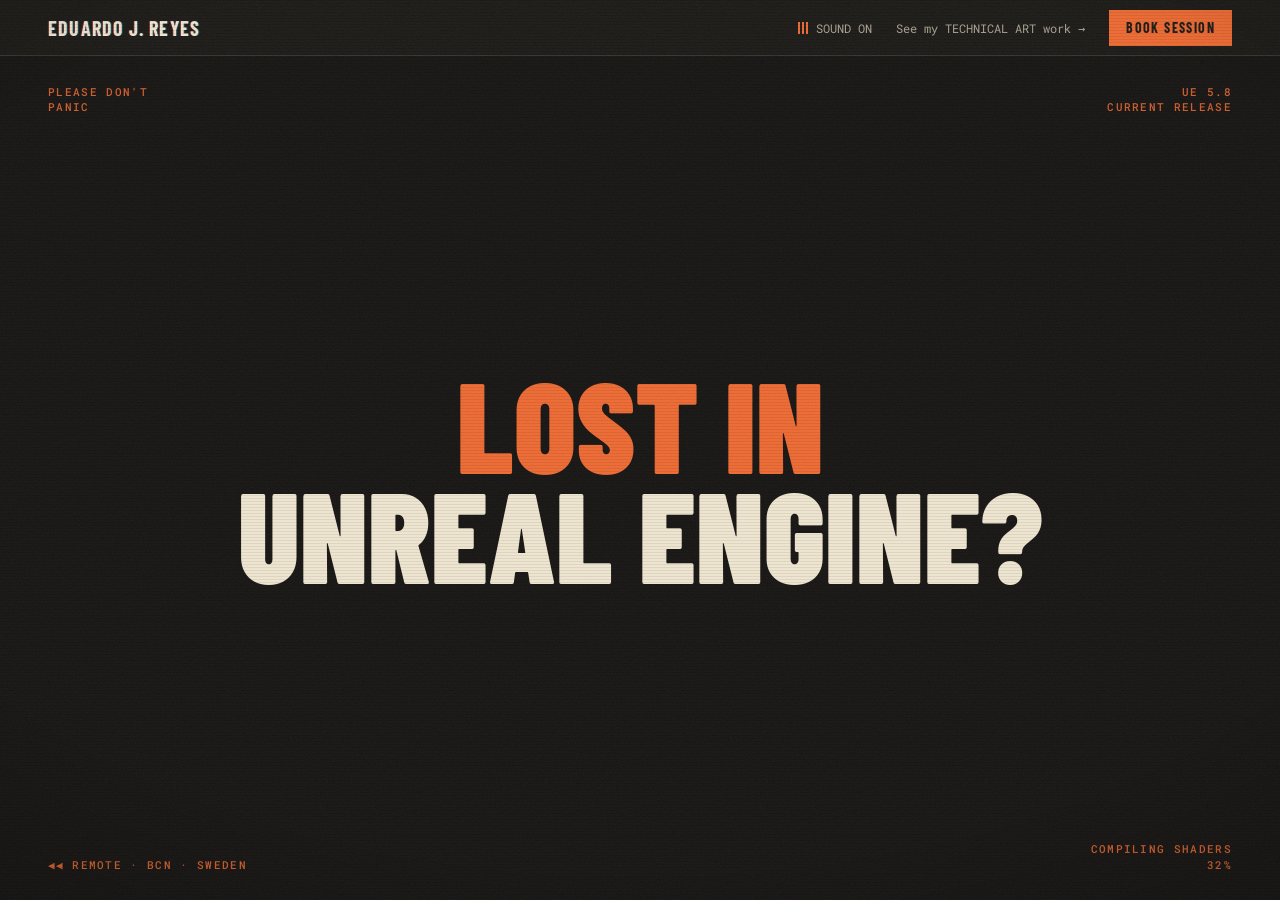
==== professor/index.html @ daabb39b "Handoff transition between sites, spam-proof wheel, reel autoplay - Tech art to teaching: shader til" ====
<!DOCTYPE html>
<html lang="en">
<head>
<script>
  (function () {
    var r = document.documentElement; r.classList.add('js');
    var seen = false, hand = false, still = matchMedia('(prefers-reduced-motion: reduce)').matches;
    try {
      // arriving from the Technical Art site: skip the intro, play the tape handoff instead
      hand = sessionStorage.getItem('ejr-handoff') === 'professor';
      if (hand) { sessionStorage.removeItem('ejr-handoff'); sessionStorage.setItem('ejr-intro', '1'); }
      seen = sessionStorage.getItem('ejr-intro') === '1';
    } catch (e) {}
    if (hand && !still) r.classList.add('handoff-in');
    if (!seen && !still) r.classList.add('intro-on');
  })();
</script>
<meta charset="utf-8">
<meta name="viewport" content="width=device-width, initial-scale=1, viewport-fit=cover">
<title>Eduardo J. Reyes · Unreal Engine Professor</title>
<meta name="description" content="Unreal Engine 5 classes, studio training and university seminars by Eduardo J. Reyes, Epic Games Authorized Instructor. Remote, Barcelona and Sweden.">
<link rel="preconnect" href="https://fonts.googleapis.com">
<link rel="stylesheet" href="https://fonts.googleapis.com/css2?family=Barlow+Condensed:wght@500;700;900&family=Inter:wght@400;500;600&family=Roboto+Mono:wght@400;500&display=swap">
<link rel="stylesheet" href="css/style.css">
</head>
<body>
<a class="skip" href="#start">Skip to content</a>
<!-- handoff between the two websites: tape bars in (leaving) or out (arriving) -->
<div class="handoff" id="handoff" aria-hidden="true"><i></i><i></i><i></i><span class="handoff-osd" id="handoffOsd">&#9654; PLAY</span></div>

<!-- ===================== TOP BAR ===================== -->
<header class="topbar">
  <a class="brand" href="#start">EDUARDO J. REYES</a>
  <div class="topbar-right">
    <button class="sound-btn" id="soundBtn" type="button" aria-pressed="true" title="Sound on/off"><span class="sound-bars" aria-hidden="true"><i></i><i></i><i></i></span><span class="sound-label">Sound on</span></button>
    <a class="ta-link" href="/">See my TECHNICAL ART work&nbsp;&#8594;</a>
    <a class="btn btn-primary btn-sm" id="topBook" href="#book">Book session</a>
  </div>
</header>

<!-- ===================== INTRO (first visit) ===================== -->
<div class="intro" id="intro" aria-hidden="true">
  <div class="intro-c tl">Please don't<br>panic</div>
  <div class="intro-c tr">UE 5.8<br>Current release</div>
  <div class="intro-c bl"><span class="rw">&#9664;&#9664;</span> Remote · BCN · Sweden</div>
  <div class="intro-c br">Compiling shaders<br><span id="introPct">0</span>%</div>
  <div class="intro-word" id="introWord"></div>
</div>

<!-- tape wipe between chapters -->
<div class="tape" id="tape" aria-hidden="true"><i></i><i></i><i></i></div>
<div class="crt" id="crt" aria-hidden="true"><i class="crt-top"></i><i class="crt-bot"></i><i class="crt-line"></i><span class="crt-osd" id="crtOsd">&#9654; PLAY</span></div>
<div class="vhs" aria-hidden="true"></div>

<!-- ===================== CHAPTERS ===================== -->
<main class="scroller" id="scroller">

  <!-- 01 START -->
  <section class="chapter ch-start" data-chapter="start" style="--steps:1" aria-label="Start">
    <div class="stage">
      <div class="hero-photos" aria-roledescription="carousel" aria-label="Eduardo teaching">
        <img class="is-on" src="assets/teach-2.jpg" alt="Eduardo helping students at their computers during a class" style="object-position:100% 50%">
        <img src="assets/teach-3.jpg" alt="Eduardo reviewing a student's project in class" style="object-position:92% 50%">
        <img src="assets/teach-4.jpg" alt="Eduardo with a training group in Barcelona" style="object-position:50% 50%">
        <img src="assets/teach-5.jpg" alt="Eduardo with a class of students on campus" style="object-position:100% 45%">
        <img src="assets/teach-1.jpg" alt="Eduardo with students at the Arts Digitals Game Jam" style="object-position:73% 50%">
        <div class="fade-r" aria-hidden="true"></div>
        <div class="fade-b" aria-hidden="true"></div>
      </div>
      <div class="hero-text">
        <h1 class="hero-title ca">
          <span class="ln"><span>Lost in Unreal Engine?</span></span>
          <span class="ln s"><span>Me too, once.</span></span>
          <span class="ln o"><span>Let's fix that.</span></span>
        </h1>
        <p class="hero-bio rise">Hello! I teach Unreal Engine 5 to students, studio teams and university programmes, from private classes to seminars across Europe. <strong>5 years in Unreal, more than 400 graduated students.</strong></p>
        <div class="audience rise">
          <a href="#formats-private">Learning UE5? &#8594;</a>
          <a href="#book-studio">Training a team? &#8594;</a>
          <a href="#book-uni">Running a programme? &#8594;</a>
        </div>
        <div class="cta-row rise">
          <a class="btn btn-primary" href="#book">Book a free first class</a>
          <a class="btn btn-ghost" href="#formats-private">How it works &#8594;</a>
        </div>
        <div class="proof rise">
          <img class="badge" src="assets/badge-white.png" alt="Unreal Engine Authorized Instructor" width="60" height="48">
          <p><span>UE Authorized Instructor</span><b>/</b><span>400+ students</span><b>/</b><span>Trained teams at Scopely</span><b>/</b><span>Currently teaching at La Salle URL</span></p>
        </div>
      </div>
    </div>
    <div class="snaps"><i id="start"></i></div>
  </section>

  <!-- 02 FORMATS -->
  <section class="chapter ch-split ch-formats" data-chapter="formats" style="--steps:3" aria-labelledby="formats-t">
    <div class="stage">
      <div class="left">
        <div class="backdrop" aria-hidden="true"><img src="assets/teach-3.jpg" alt=""></div>
        <h2 class="sec-title ca" id="formats-t">Pick how you<br>want to <em>learn</em></h2>
        <p class="lede">Same engine, same direct approach. Only the size of the room changes.</p>
        <div class="pick-list" role="list">
          <a class="pick" role="listitem" href="#formats-private" data-item="0"><span class="tag">1:1</span><span class="pick-body"><span class="pick-name">Private classes</span><span class="pick-line">For students, career changers and artists</span></span><span class="chev" aria-hidden="true">&#8250;</span></a>
          <a class="pick" role="listitem" href="#formats-studio" data-item="1"><span class="tag">Teams</span><span class="pick-body"><span class="pick-name">Studio training</span><span class="pick-line">Official Unreal training for studio teams</span></span><span class="chev" aria-hidden="true">&#8250;</span></a>
          <a class="pick" role="listitem" href="#formats-seminars" data-item="2"><span class="tag">2h</span><span class="pick-body"><span class="pick-name">Seminars</span><span class="pick-line">For masters and degree programmes</span></span><span class="chev" aria-hidden="true">&#8250;</span></a>
        </div>
      </div>
      <div class="right grid-panel">
        <article class="panel" data-panel="0">
          <h3 class="panel-title ca rise">Private classes</h3>
          <p class="panel-text rise">Online. For people who want to stop copying tutorials and understand what they are building.</p>
          <div class="steps rise">
            <div class="step"><span class="n">01</span><h4>Diagnostic</h4><p>A free first session. We look at what you already know, what you want to make and how much time you have. You leave with a plan for the next weeks.</p></div>
            <div class="step"><span class="n">02</span><h4>Real project</h4><p>You pick something you actually want to build: a level, a tool, a portfolio piece. Every class moves it forward, and theory shows up when the project needs it.</p></div>
            <div class="step"><span class="n">03</span><h4>Feedback</h4><p>Direct, specific feedback in every class and between classes. Send me what you made and I'll tell you what works and what to fix next.</p></div>
          </div>
          <div class="panel-foot rise"><span class="price">Rate: ask me</span><a class="btn btn-primary" href="#book">Book a free class &#8594;</a></div>
        </article>
        <article class="panel" data-panel="1">
          <h3 class="panel-title ca rise">Studio training</h3>
          <p class="panel-text rise">Official Unreal training through Epic Games' Unreal Authorized Instructor programme, planned around your project. On site or remote. Trained teams at Scopely.</p>
          <div class="steps rise">
            <div class="step"><span class="n">01</span><h4>Your needs</h4><p>We start from your project: what the team is building, where it gets stuck and what each role needs to learn.</p></div>
            <div class="step"><span class="n">02</span><h4>Custom plan</h4><p>I build the training plan around that: which topics, in what order and how deep for artists, designers and programmers.</p></div>
            <div class="step"><span class="n">03</span><h4>Whole team</h4><p>I train the whole team in whatever the project needs, from editor basics to materials, PCG, lighting, Blueprints or optimisation.</p></div>
          </div>
          <div class="panel-foot rise"><span class="price">Quote: ask me</span><a class="btn btn-primary" href="#book-studio">Request training &#8594;</a></div>
        </article>
        <article class="panel" data-panel="2">
          <h3 class="panel-title ca rise">Seminars</h3>
          <p class="panel-text rise">Two-hour sessions for masters and degree programmes, built on real production examples instead of slides about slides.</p>
          <div class="steps rise">
            <div class="step"><span class="n">01</span><h4>Showreel &amp; portfolio</h4><p>How to turn your work into a reel, a website and articles that get you hired. Live feedback on students' work, and by email afterwards.</p></div>
            <div class="step"><span class="n">02</span><h4>Technical Art with UE5</h4><p>Material optimisation tricks and PCG solutions, shown on real production examples.</p></div>
            <div class="step"><span class="n">03</span><h4>Houdini tools with Claude</h4><p>Building your own Houdini tools with AI to speed up a pipeline, from the idea to a working tool.</p></div>
          </div>
          <div class="panel-foot rise"><span class="price">Fee: ask me</span><a class="btn btn-primary" href="#book-uni">Invite me &#8594;</a></div>
        </article>
      </div>
    </div>
    <div class="snaps"><i id="formats-private"></i><i id="formats-studio"></i><i id="formats-seminars"></i></div>
  </section>

  <!-- 03 CURRICULUM -->
  <section class="chapter ch-split ch-curriculum" data-chapter="curriculum" style="--steps:9" aria-labelledby="cur-t">
    <div class="stage">
      <div class="left">
        <div class="backdrop band" aria-hidden="true"><img src="assets/teach-1.jpg" alt=""></div>
        <h2 class="sec-title ca" id="cur-t">What we <em>cover</em></h2>
        <div class="tiles" role="list">
          <a class="tile" role="listitem" href="#module-blueprints" data-item="0"><span class="tile-img" aria-hidden="true"></span><span class="tile-id">MOD_01</span><span class="tile-name">Blueprints</span><span class="tile-lv">Beginner</span></a>
          <a class="tile" role="listitem" href="#module-materials" data-item="1"><span class="tile-img" aria-hidden="true"></span><span class="tile-id">MOD_02</span><span class="tile-name">Materials &amp; HLSL</span><span class="tile-lv">Intermediate</span></a>
          <a class="tile" role="listitem" href="#module-pcg" data-item="2"><span class="tile-img" aria-hidden="true"></span><span class="tile-id">MOD_03</span><span class="tile-name">PCG</span><span class="tile-lv">Advanced</span></a>
          <a class="tile" role="listitem" href="#module-optimization" data-item="3"><span class="tile-img" aria-hidden="true"></span><span class="tile-id">MOD_04</span><span class="tile-name">Optimization</span><span class="tile-lv">Intermediate</span></a>
          <a class="tile" role="listitem" href="#module-procedural" data-item="4"><span class="tile-img" aria-hidden="true"></span><span class="tile-id">MOD_05</span><span class="tile-name">Procedural Modeling</span><span class="tile-lv">Advanced</span></a>
          <a class="tile" role="listitem" href="#module-unity" data-item="5"><span class="tile-img" aria-hidden="true"></span><span class="tile-id">MOD_06</span><span class="tile-name">Development in Unity</span><span class="tile-lv">Beginner</span></a>
          <a class="tile" role="listitem" href="#module-pipeline" data-item="6"><span class="tile-img" aria-hidden="true"></span><span class="tile-id">MOD_07</span><span class="tile-name">Pipeline tools</span><span class="tile-lv">Advanced</span></a>
          <a class="tile" role="listitem" href="#module-gamedesign" data-item="7"><span class="tile-img" aria-hidden="true"></span><span class="tile-id">MOD_08</span><span class="tile-name">Game Design</span><span class="tile-lv">Beginner</span></a>
          <a class="tile" role="listitem" href="#module-leveldesign" data-item="8"><span class="tile-img" aria-hidden="true"></span><span class="tile-id">MOD_09</span><span class="tile-name">Level Design</span><span class="tile-lv">Beginner</span></a>
        </div>
      </div>
      <div class="right grid-panel">
        <article class="panel" data-panel="0"><h3 class="panel-title ca rise">Blueprints</h3><div class="chips rise"><span class="lv">Beginner</span><span>Gameplay</span></div>
          <dl class="mod rise"><dt>Who it's for</dt><dd>Artists and designers who have never coded, or coders who are new to Unreal.</dd><dt>What it's for</dt><dd>Making things happen in a level: doors, pickups, UI, simple enemies and game rules.</dd><dt>What you walk away with</dt><dd>A small playable prototype you built alone, with logic you can still read a month later.</dd></dl></article>
        <article class="panel" data-panel="1"><h3 class="panel-title ca rise">Materials &amp; HLSL</h3><div class="chips rise"><span class="lv">Intermediate</span><span>Tech Art</span></div>
          <dl class="mod rise"><dt>Who it's for</dt><dd>Artists who already use Unreal and want materials that look better and run faster.</dd><dt>What it's for</dt><dd>Every surface in the game: landscapes, props, VFX and stylised shading.</dd><dt>What you walk away with</dt><dd>A set of reusable master materials and the habit of checking what each one costs.</dd></dl></article>
        <article class="panel" data-panel="2"><h3 class="panel-title ca rise">PCG</h3><div class="chips rise"><span class="lv">Advanced</span><span>Environments</span></div>
          <dl class="mod rise"><dt>Who it's for</dt><dd>Environment and tech artists who are tired of placing every rock by hand.</dd><dt>What it's for</dt><dd>Filling worlds with rules instead of clicks: forests, towns, scattering and paths.</dd><dt>What you walk away with</dt><dd>A PCG graph that dresses a level for you, with controls you can hand to a team.</dd></dl></article>
        <article class="panel" data-panel="3"><h3 class="panel-title ca rise">Optimization</h3><div class="chips rise"><span class="lv">Intermediate</span><span>Performance</span></div>
          <dl class="mod rise"><dt>Who it's for</dt><dd>Anyone whose project runs fine on their own PC and nowhere else.</dd><dt>What it's for</dt><dd>Hitting a frame rate on real hardware with Nanite, Lumen, LODs and the profiler.</dd><dt>What you walk away with</dt><dd>You can profile a scene, find what is slow and fix it instead of guessing.</dd></dl></article>
        <article class="panel" data-panel="4"><h3 class="panel-title ca rise">Procedural Modeling</h3><div class="chips rise"><span class="lv">Advanced</span><span>Houdini</span></div>
          <dl class="mod rise"><dt>Who it's for</dt><dd>3D and tech artists curious about Houdini. No previous Houdini needed.</dd><dt>What it's for</dt><dd>Generating assets, terrain and destruction from parameters instead of modeling each one.</dd><dt>What you walk away with</dt><dd>A procedural asset or terrain tool in Unreal that you can change in seconds.</dd></dl></article>
        <article class="panel" data-panel="5"><h3 class="panel-title ca rise">Development in Unity</h3><div class="chips rise"><span class="lv">Beginner</span><span>Unity</span></div>
          <dl class="mod rise"><dt>Who it's for</dt><dd>Beginners and small indie or student teams working in Unity.</dd><dt>What it's for</dt><dd>C# gameplay scripting, scene structure and keeping a project from turning into chaos.</dd><dt>What you walk away with</dt><dd>A small finished Unity project with a structure your team can keep building on.</dd></dl></article>
        <article class="panel" data-panel="6"><h3 class="panel-title ca rise">Pipeline tools</h3><div class="chips rise"><span class="lv">Advanced</span><span>Python</span></div>
          <dl class="mod rise"><dt>Who it's for</dt><dd>Tech artists and artists who repeat the same steps every day.</dd><dt>What it's for</dt><dd>Python and Houdini tools that automate exports, naming, setup and other boring parts.</dd><dt>What you walk away with</dt><dd>At least one tool your team actually uses, and the know-how to write the next one.</dd></dl></article>
        <article class="panel" data-panel="7"><h3 class="panel-title ca rise">Game Design</h3><div class="chips rise"><span class="lv">Beginner</span><span>Design</span></div>
          <dl class="mod rise"><dt>Who it's for</dt><dd>Students and developers with ideas who struggle to turn them into a game.</dd><dt>What it's for</dt><dd>Core loops, mechanics, systems thinking and the documents that keep a team aligned.</dd><dt>What you walk away with</dt><dd>A clear design document and a prototype that tests whether the idea is fun.</dd></dl></article>
        <article class="panel" data-panel="8"><h3 class="panel-title ca rise">Level Design</h3><div class="chips rise"><span class="lv">Beginner</span><span>Design</span></div>
          <dl class="mod rise"><dt>Who it's for</dt><dd>Beginners and designers who want levels that guide the player without signs everywhere.</dd><dt>What it's for</dt><dd>Spatial flow, pacing and blockout methodology, from greybox to playable.</dd><dt>What you walk away with</dt><dd>A blocked-out, playtested level and a method you can repeat on the next one.</dd></dl></article>
        <a class="btn btn-primary panel-cta" href="#book">Ask about this module &#8594;</a>
      </div>
    </div>
    <div class="snaps"><i id="module-blueprints"></i><i id="module-materials"></i><i id="module-pcg"></i><i id="module-optimization"></i><i id="module-procedural"></i><i id="module-unity"></i><i id="module-pipeline"></i><i id="module-gamedesign"></i><i id="module-leveldesign"></i></div>
  </section>

  <!-- 04 STUDENTS -->
  <section class="chapter ch-students" data-chapter="students" style="--steps:1" aria-labelledby="stu-t">
    <div class="stage">
      <div class="work" aria-roledescription="carousel" aria-label="Student work">
        <div class="work-slide is-on" data-who="Clara Molina" data-what="Corridor"><img src="assets/student-clara-molina-corridor-1.jpg" alt="Corridor scene by Clara Molina, made in Unreal Engine 5" ></div>
        <div class="work-slide" data-who="Idaira Peña" data-what="Landscape"><img src="assets/student-idaira-pena-landscape.jpg" alt="Landscape scene by Idaira Peña, made in Unreal Engine 5" ></div>
        <div class="work-slide" data-who="Luna Ghiso" data-what="Corridor"><img src="assets/student-luna-ghiso-corridor.jpg" alt="Corridor scene by Luna Ghiso, made in Unreal Engine 5" loading="lazy"></div>
        <div class="work-slide" data-who="Roberto Berberia" data-what="Landscape"><img src="assets/student-roberto-berberia-landscape.jpg" alt="Landscape scene by Roberto Berberia, made in Unreal Engine 5" loading="lazy"></div>
        <div class="work-slide" data-who="Jaime Vildósola" data-what="Corridor"><img src="assets/student-jaime-vildosola-corridor.jpg" alt="Corridor scene by Jaime Vildósola, made in Unreal Engine 5" loading="lazy"></div>
        <div class="work-slide" data-who="Martina Díaz" data-what="Landscape"><img src="assets/student-martina-diaz-landscape.jpg" alt="Landscape scene by Martina Díaz, made in Unreal Engine 5" loading="lazy"></div>
        <div class="work-slide" data-who="Emma Marín" data-what="Corridor"><img src="assets/student-emma-marin-corridor.jpg" alt="Corridor scene by Emma Marín, made in Unreal Engine 5" loading="lazy"></div>
        <div class="work-slide" data-who="Mar Coquard" data-what="Landscape"><img src="assets/student-mar-coquard-landscape.jpg" alt="Landscape scene by Mar Coquard, made in Unreal Engine 5" loading="lazy"></div>
        <div class="work-slide" data-who="Clara Molina" data-what="Corridor"><img src="assets/student-clara-molina-corridor-2.jpg" alt="Corridor scene by Clara Molina, made in Unreal Engine 5" loading="lazy"></div>
        <div class="work-slide" data-who="Judith Duque" data-what="Corridor"><img src="assets/student-judith-duque-corridor.jpg" alt="Corridor scene by Judith Duque, made in Unreal Engine 5" loading="lazy"></div>
        <div class="work-slide" data-who="Clara Molina" data-what="Corridor"><img src="assets/student-clara-molina-corridor-3.jpg" alt="Corridor scene by Clara Molina, made in Unreal Engine 5" loading="lazy"></div>
        <div class="fade-t" aria-hidden="true"></div><div class="fade-b" aria-hidden="true"></div>
      </div>
      <h2 class="sec-title ca stu-title" id="stu-t">Made by <em>my students</em></h2>
      <div class="dots" id="workDots"></div>
      <p class="work-cap" id="workCap" aria-live="polite">Made by <span id="workWho">Clara Molina</span></p>
      <figure class="review" aria-roledescription="carousel" aria-label="What students say">
        <div class="review-body" id="reviewBody">
          <blockquote id="rvQ" lang="en">"What I value most about his teaching is the quality of his feedback. He genuinely wants his students to grow and do their best. Even when we ask him for feedback on our personal projects, he is always happy to help."</blockquote>
        </div>
        <div class="review-row">
          <span class="avatar" aria-hidden="true"><svg viewBox="0 0 56 56" aria-hidden="true"><circle cx="28" cy="28" r="28" fill="#4a4641"/><circle cx="28" cy="22" r="10" fill="#8f8a82"/><path d="M9 49c3-10 10-14 19-14s16 4 19 14a28 28 0 0 1-38 0z" fill="#8f8a82"/></svg></span>
          <figcaption><span class="who" id="rvWho">Naji Swabri</span><span class="role" id="rvRole">Animation &amp; VFX Student</span><a class="now" id="rvNow" href="https://www.linkedin.com/in/naji-swabri-274b98386/" target="_blank" rel="noopener">LinkedIn &#8599;</a></figcaption>
          <div class="review-nav"><span class="rv-count" id="rvCount">1 / 17</span><button type="button" id="rvPrev" aria-label="Previous review">&#8249;</button><button type="button" id="rvNext" aria-label="Next review">&#8250;</button></div>
        </div>
      </figure>
    </div>
    <div class="snaps"><i id="students"></i></div>
  </section>

  <!-- 05 FAQ -->
  <section class="chapter ch-split ch-faq" data-chapter="faq" style="--steps:6" aria-labelledby="faq-t">
    <div class="stage">
      <div class="left">
        <div class="backdrop" aria-hidden="true"><img src="assets/teach-2.jpg" alt=""></div>
        <h2 class="sec-title ca" id="faq-t"><em>F.A.Q.</em></h2>
        <div class="q-list" role="list">
          <a class="q" role="listitem" href="#faq-where" data-item="0"><span>Online or in person?</span><i aria-hidden="true"></i></a>
          <a class="q" role="listitem" href="#faq-languages" data-item="1"><span>Which languages?</span><i aria-hidden="true"></i></a>
          <a class="q" role="listitem" href="#faq-beginners" data-item="2"><span>I've never opened Unreal. Problem?</span><i aria-hidden="true"></i></a>
          <a class="q" role="listitem" href="#faq-version" data-item="3"><span>Which version do you teach?</span><i aria-hidden="true"></i></a>
          <a class="q" role="listitem" href="#faq-pc" data-item="4"><span>Do I need a powerful PC?</span><i aria-hidden="true"></i></a>
          <a class="q" role="listitem" href="#faq-cost" data-item="5"><span>How much does it cost?</span><i aria-hidden="true"></i></a>
        </div>
      </div>
      <div class="right grid-panel">
        <span class="label">Answer</span>
        <article class="panel" data-panel="0"><h3 class="panel-title ca rise">Online or in person?</h3><p class="panel-text rise">Both. Private classes run remotely or in person in Barcelona and Sweden. Studio training can be on site or remote, and I give seminars at universities all around Europe.</p></article>
        <article class="panel" data-panel="1"><h3 class="panel-title ca rise">Which languages?</h3><p class="panel-text rise">Spanish, English and Catalan.</p></article>
        <article class="panel" data-panel="2"><h3 class="panel-title ca rise">I've never opened Unreal. Problem?</h3><p class="panel-text rise">No. Complete beginners are welcome. We start from the editor itself and build up from there. The depth adjusts to you; the approach doesn't.</p></article>
        <article class="panel" data-panel="3"><h3 class="panel-title ca rise">Which version do you teach?</h3><p class="panel-text rise">Unreal Engine 5.8, the current release. If your team is locked to an older version, we work in that one.</p></article>
        <article class="panel" data-panel="4"><h3 class="panel-title ca rise">Do I need a powerful PC?</h3><p class="panel-text rise">This is Epic's recommended setup for Unreal Engine 5.8. Below that, Unreal still opens, just slower. Send me your specs before the first class and we'll plan around them.</p>
          <dl class="specs rise"><dt>OS</dt><dd>Windows 11</dd><dt>CPU</dt><dd>Quad-core Intel or AMD, 2.5 GHz or faster</dd><dt>RAM</dt><dd>32 GB</dd><dt>GPU</dt><dd>DirectX 12 compatible, 8 GB VRAM or more</dd><dt>Lumen / Nanite</dt><dd>NVIDIA RTX 2000, AMD RX 6000, Intel Arc A-Series or newer</dd></dl></article>
        <article class="panel" data-panel="5"><h3 class="panel-title ca rise">How much does it cost?</h3><p class="panel-text rise">It depends on the format and the number of hours. Write to me and I'll give you a straight number. The first class is free either way.</p></article>
        <div class="panel-foot"><span class="muted">Still unsure? Ask me directly.</span><a class="btn btn-primary" href="#book">Book a free first class &#8594;</a></div>
      </div>
    </div>
    <div class="snaps"><i id="faq-where"></i><i id="faq-languages"></i><i id="faq-beginners"></i><i id="faq-version"></i><i id="faq-pc"></i><i id="faq-cost"></i></div>
  </section>
</main>

<!-- ===================== CHAPTER BAR ===================== -->
<nav class="chapters" id="chapters" aria-label="Chapters">
  <a href="#start" data-ch="start"><span class="num">01</span><span class="lbl">Start</span><span class="ticks"></span></a>
  <a href="#formats-private" data-ch="formats"><span class="num">02</span><span class="lbl">Formats</span><span class="ticks"></span></a>
  <a href="#module-blueprints" data-ch="curriculum"><span class="num">03</span><span class="lbl">Curriculum</span><span class="ticks"></span></a>
  <a href="#students" data-ch="students"><span class="num">04</span><span class="lbl">Students</span><span class="ticks"></span></a>
  <a href="#faq-where" data-ch="faq"><span class="num">05</span><span class="lbl">FAQ</span><span class="ticks"></span></a>
</nav>

<!-- ===================== BOOKING (overlay, three audiences) ===================== -->
<div class="book" id="book" role="dialog" aria-modal="true" aria-labelledby="bookTitle" hidden>
  <div class="book-left">
    <div class="backdrop" aria-hidden="true"><img id="bookImg" src="assets/render-01.jpg" alt=""></div>
    <button type="button" class="back" id="bookClose">&#8592; Back</button>
    <h2 class="book-title ca" id="bookTitle" tabindex="-1"></h2>
    <p class="book-text" id="bookText"></p>
    <div class="book-switch" id="bookSwitch"></div>
  </div>
  <div class="book-right grid-panel">
    <a class="big-btn btn-primary" id="bookCal" href="https://calendar.google.com/" target="_blank" rel="noopener"><span><span class="t" id="bookCalT">Schedule a meeting</span><span class="s">Opens my Google Calendar booking page</span></span><i aria-hidden="true">&#8594;</i></a>
    <a class="big-btn btn-ghost" id="bookMail" href="mailto:eduardoj.reyes@hotmail.com"><span><span class="t">Send a message directly</span><span class="s">eduardoj.reyes@hotmail.com</span></span><i aria-hidden="true">&#8594;</i></a>
  </div>
</div>

<script src="js/main.js"></script>
</body>
</html>
---- professor/css/style.css ----
/* =========================================================
   Eduardo J. Reyes · Unreal Engine Professor
   Palette: dark retro (VHS poster) + Unreal editor grid
   ========================================================= */
:root {
  --bg: #1f1d1a;
  --ink: #1a1816;
  --surface: #282622;
  --surface2: #302d28;
  --orange: #ec6a34;
  --cream: #ede4cf;
  --muted: #a8a08f;      /* 6.5:1 on --bg */
  --sage: #c8d4c0;
  --dim: #6b6960;        /* decorative only */
  --rule: rgba(237,228,207,.12);
  --display: 'Barlow Condensed', 'Arial Narrow', sans-serif;
  --mono: 'Roboto Mono', ui-monospace, monospace;
  --body: 'Inter', system-ui, sans-serif;
  --ca: -1px 0 rgba(255,46,46,.32), 1px 0 rgba(0,214,255,.28);
  --top-h: 56px;
  --bar-h: 76px;
  --stage-h: calc(100dvh - var(--top-h) - var(--bar-h));
  --ease: cubic-bezier(.16,.84,.24,1);
  --grid:
    linear-gradient(rgba(237,228,207,.09) 1px, transparent 1px),
    linear-gradient(90deg, rgba(237,228,207,.09) 1px, transparent 1px),
    linear-gradient(rgba(237,228,207,.035) 1px, transparent 1px),
    linear-gradient(90deg, rgba(237,228,207,.035) 1px, transparent 1px);
  color-scheme: dark;
}
*, *::before, *::after { box-sizing: border-box; }
html, body { margin: 0; height: 100%; }
body { background: var(--bg); color: var(--cream); font: 16px/1.55 var(--body); -webkit-font-smoothing: antialiased; overflow: hidden; }
a { color: inherit; }
img { display: block; }
:focus-visible { outline: 2px solid var(--sage); outline-offset: 3px; }
.skip { position: fixed; left: 12px; top: -60px; z-index: 200; background: var(--sage); color: var(--bg); padding: 10px 14px; font: 500 12px var(--mono); text-decoration: none; }
.skip:focus { top: 12px; }
.ca { text-shadow: var(--ca); }
em { font-style: normal; color: var(--orange); }

/* ---------- buttons ---------- */
.btn { display: inline-flex; align-items: center; justify-content: center; min-height: 48px; padding: 0 24px; font: 700 16px/1 var(--display); letter-spacing: .1em; text-transform: uppercase; text-decoration: none; border: 1px solid transparent; cursor: pointer; transition: background .2s, color .2s, border-color .2s; }
.btn-primary { background: var(--orange); color: var(--bg); }
.btn-primary:hover { background: #f27d4b; }
.btn-ghost { border-color: var(--rule); color: var(--cream); background: transparent; }
.btn-ghost:hover { border-color: var(--sage); color: var(--sage); }
.btn-sm { min-height: 36px; padding: 0 16px; font-size: 14px; }

/* ---------- top bar ---------- */
.topbar { position: fixed; inset: 0 0 auto 0; height: var(--top-h); z-index: 60; display: flex; align-items: center; justify-content: space-between; padding: 0 48px; background: var(--bg); border-bottom: 1px solid var(--rule); }
.brand { font: 700 20px/1 var(--display); letter-spacing: .06em; text-decoration: none; text-shadow: var(--ca); }
.topbar-right { display: flex; align-items: center; gap: 24px; }
.ta-link { font: 400 12px var(--mono); color: var(--muted); text-decoration: none; }
.ta-link:hover { color: var(--cream); }
.sound-btn { display: inline-flex; align-items: center; gap: 8px; padding: 8px 0; background: none; border: 0; cursor: pointer; font: 400 12px var(--mono); color: var(--muted); text-transform: uppercase; }
.sound-btn:hover { color: var(--cream); }
.sound-btn:focus-visible { outline: 2px solid var(--orange); outline-offset: 4px; }
.sound-bars { display: inline-flex; align-items: flex-end; gap: 2px; height: 12px; }
.sound-bars i { width: 2px; height: 100%; background: var(--orange); transform-origin: 50% 100%; animation: eq 1.1s ease-in-out infinite alternate; }
.sound-bars i:nth-child(2) { animation-delay: -.4s; } .sound-bars i:nth-child(3) { animation-delay: -.8s; }
@keyframes eq { 0% { transform: scaleY(.3); } 100% { transform: scaleY(1); } }
.sound-btn[aria-pressed="false"] .sound-bars i { animation: none; transform: scaleY(.2); background: var(--muted); }

/* ---------- scroller + chapters ---------- */
.scroller { position: fixed; top: var(--top-h); bottom: var(--bar-h); left: 0; right: 0; overflow-y: auto; overflow-x: hidden; scroll-snap-type: y mandatory; scrollbar-width: none; overscroll-behavior: contain; }
.scroller::-webkit-scrollbar { display: none; }
.chapter { position: relative; height: calc(var(--steps) * var(--stage-h)); }
.stage { position: sticky; top: 0; height: var(--stage-h); overflow: hidden; }
.snaps { position: absolute; inset: 0; pointer-events: none; }
.snaps i { display: block; height: var(--stage-h); scroll-snap-align: start; scroll-snap-stop: always; }

/* chapter bar */
.chapters { position: fixed; inset: auto 0 0 0; height: var(--bar-h); z-index: 60; display: flex; background: var(--bg); border-top: 1px solid var(--rule); }
.chapters a { position: relative; flex: 1; display: flex; flex-direction: column; justify-content: center; gap: 3px; padding: 0 28px; text-decoration: none; color: var(--muted); }
.chapters a::before { content: ''; position: absolute; left: 0; right: 0; top: -1px; height: 3px; background: var(--orange); transform: scaleX(0); transform-origin: 0 50%; transition: transform .45s var(--ease); }
.chapters a.is-on { color: var(--cream); }
.chapters a.is-on::before { transform: scaleX(1); }
.chapters .num { font: 500 11px var(--mono); letter-spacing: .14em; }
.chapters a.is-on .num { color: var(--orange); }
.chapters .lbl { font: 700 22px/1 var(--display); letter-spacing: .04em; text-transform: uppercase; }
.ticks { display: flex; gap: 4px; height: 4px; margin-top: 4px; }
.ticks i { width: 14px; height: 3px; background: rgba(237,228,207,.18); transition: background .3s, width .3s var(--ease); }
.ticks i.on { background: var(--orange); width: 22px; }

/* ---------- shared bits ---------- */
.sec-title { margin: 0; font: 900 72px/.9 var(--display); text-transform: uppercase; }
.lede { margin: 0; color: var(--muted); font-size: 15px; }
.label { font: 500 11px var(--mono); letter-spacing: .14em; text-transform: uppercase; color: var(--muted); }
.muted { font: 400 13px var(--mono); color: var(--muted); }
.grid-panel { background-color: #232220; background-image: var(--grid); background-size: 128px 128px, 128px 128px, 16px 16px, 16px 16px; background-position: calc(-1px - var(--pan, 0) * 24px) -1px; transition: background-position .6s var(--ease); }
.backdrop { position: absolute; inset: 0; z-index: -1; overflow: hidden; background: var(--ink); }
.backdrop img { width: 100%; height: 100%; object-fit: cover; opacity: .42; }
.backdrop::after { content: ''; position: absolute; inset: 0; background: linear-gradient(180deg, rgba(31,29,26,.45) 0%, rgba(31,29,26,.88) 65%, var(--bg) 100%); }
.backdrop.band { inset: 0 0 auto 0; height: 170px; }

/* split chapters (Formats, Curriculum, FAQ) */
.ch-split .stage { display: grid; }
.ch-formats .stage { grid-template-columns: 540px minmax(0, 1fr); }
.ch-curriculum .stage { grid-template-columns: minmax(0, 1fr) 500px; }
.ch-faq .stage { grid-template-columns: 560px minmax(0, 1fr); }
.left { position: relative; z-index: 0; overflow: hidden; display: flex; flex-direction: column; gap: 24px; padding: 56px 48px 56px 64px; border-right: 1px solid var(--rule); }
.right { position: relative; display: grid; padding: 56px 64px; }
.right > .panel { grid-area: 1 / 1; display: flex; flex-direction: column; gap: 22px; visibility: hidden; }
.right > .panel.is-on { visibility: visible; }
.panel-title { margin: 0; font: 900 64px/.92 var(--display); text-transform: uppercase; }
.panel-text { margin: 0; font-size: 18px; color: var(--muted); max-width: 56ch; }
.panel-foot { margin-top: auto; display: flex; align-items: center; justify-content: space-between; gap: 16px; padding-top: 20px; border-top: 1px solid var(--rule); }
.price { font: 400 13px var(--mono); color: var(--sage); }

/* rise-in for panel content (runs when a panel becomes active) */
.js .panel .rise { opacity: 0; transform: translateY(18px); }
.js .panel.is-on .rise { opacity: 1; transform: none; transition: opacity .45s ease, transform .55s var(--ease); }
.js .panel.is-on .rise:nth-child(2) { transition-delay: .05s; }
.js .panel.is-on .rise:nth-child(3) { transition-delay: .1s; }
.js .panel.is-on .rise:nth-child(4) { transition-delay: .15s; }

/* selection outline that draws itself, like the editor's */
.pick, .tile, .q { position: relative; }
.pick::after, .tile::after { content: ''; position: absolute; inset: -1px; border: 1px solid var(--orange); clip-path: inset(0 100% 100% 0); transition: clip-path .5s var(--ease); pointer-events: none; }
.pick.is-on::after, .tile.is-on::after { clip-path: inset(0 0 0 0); }

/* ---------- 01 START ---------- */
.hero-photos { position: absolute; left: 0; top: 0; bottom: 0; width: 780px; overflow: hidden; background: var(--ink); }
.hero-photos img { position: absolute; inset: 0; width: 100%; height: 100%; object-fit: cover; opacity: 0; transform: scale(1.06); transition: opacity 1.2s ease, transform 6s linear; }
.hero-photos img.is-on { opacity: 1; transform: scale(1); }
.fade-r { position: absolute; inset: 0; background: linear-gradient(90deg, rgba(31,29,26,0) 30%, rgba(31,29,26,.75) 62%, var(--bg) 86%); }
.hero-photos .fade-b { position: absolute; left: 0; right: 0; bottom: 0; height: 160px; background: linear-gradient(180deg, rgba(31,29,26,0), rgba(31,29,26,.85)); }
.hero-text { position: absolute; left: 600px; right: 64px; top: 0; bottom: 0; display: flex; flex-direction: column; justify-content: center; gap: 22px; }
.hero-title { margin: 0; font: 900 clamp(52px, 6vw, 88px)/.86 var(--display); text-transform: uppercase; }
.hero-title .ln { display: block; overflow: hidden; padding-bottom: .04em; }
.hero-title .ln > span { display: inline-block; }
.hero-title .s { color: var(--sage); font-weight: 500; }
.hero-title .o { color: var(--orange); }
.hero-bio { margin: 0; max-width: 52ch; font-size: 17px; color: var(--muted); }
.hero-bio strong { color: var(--cream); font-weight: 400; }
.audience { display: flex; flex-wrap: wrap; gap: 8px 28px; }
.audience a { font: 400 13px var(--mono); text-decoration: none; padding: 10px 0; border-bottom: 1px solid var(--orange); }
.audience a:hover { color: var(--orange); }
.cta-row { display: flex; flex-wrap: wrap; gap: 12px; }
.proof { display: flex; align-items: center; gap: 16px; padding-top: 20px; border-top: 1px solid var(--rule); }
.proof .badge { height: 48px; width: auto; }
.proof p { margin: 0; display: flex; flex-wrap: wrap; gap: 6px 12px; font: 400 12px var(--mono); letter-spacing: .04em; }
.proof b { color: var(--orange); font-weight: 400; }
/* hero entrance */
.js .ch-start .hero-title .ln > span { transform: translateY(105%) skewY(6deg); }
.js .ch-start .rise { opacity: 0; transform: translateY(18px); }
.js .ch-start .hero-photos { clip-path: inset(100% 0 0 0); }
.js .ch-start .badge { transform: rotate(-14deg) scale(.5); opacity: 0; }
.js .ch-start.is-in .hero-title .ln > span { transform: none; transition: transform .9s var(--ease); }
.js .ch-start.is-in .hero-title .ln:nth-child(2) > span { transition-delay: .12s; }
.js .ch-start.is-in .hero-title .ln:nth-child(3) > span { transition-delay: .24s; }
.js .ch-start.is-in .rise { opacity: 1; transform: none; transition: opacity .6s ease .35s, transform .8s var(--ease) .35s; }
.js .ch-start.is-in .audience { transition-delay: .45s; }
.js .ch-start.is-in .cta-row { transition-delay: .55s; }
.js .ch-start.is-in .proof { transition-delay: .65s; }
.js .ch-start.is-in .hero-photos { clip-path: inset(0); transition: clip-path 1s cubic-bezier(.7,0,.2,1); }
.js .ch-start.is-in .badge { transform: none; opacity: 1; transition: transform .9s var(--ease) .8s, opacity .4s ease .8s; }

/* ---------- 02 FORMATS ---------- */
.pick-list { display: flex; flex-direction: column; gap: 10px; margin-top: 8px; }
.pick { display: flex; align-items: center; gap: 18px; min-height: 84px; padding: 14px 20px; text-decoration: none; border: 1px solid var(--rule); background: rgba(31,29,26,.55); transition: background .3s; }
.pick:hover { background: rgba(48,45,40,.8); }
.pick.is-on { background: var(--surface); }
.pick .tag { width: 64px; flex-shrink: 0; font: 500 12px var(--mono); letter-spacing: .14em; text-transform: uppercase; color: var(--orange); }
.pick-body { display: flex; flex-direction: column; gap: 2px; flex: 1; }
.pick-name { font: 700 28px/1 var(--display); text-transform: uppercase; transition: color .3s; }
.pick.is-on .pick-name, .pick.is-on .chev { color: var(--orange); }
.pick-line { font-size: 14px; color: var(--muted); }
.chev { font: 18px var(--mono); }
.steps { display: flex; gap: 24px; margin-top: 6px; }
.step { flex: 1; border-top: 2px solid var(--orange); padding-top: 12px; }
.step .n { font: 500 11px var(--mono); letter-spacing: .14em; color: var(--orange); }
.step h4 { margin: 6px 0 4px; font: 700 22px var(--display); text-transform: uppercase; }
.step p { margin: 0; font-size: 15px; line-height: 1.5; color: var(--muted); }

/* ---------- 03 CURRICULUM ---------- */
.ch-curriculum .left { border-right: 0; padding: 40px 48px 40px 64px; gap: 20px; }
.ch-curriculum .sec-title { font-size: 64px; }
.tiles { flex: 1; min-height: 0; display: grid; grid-template-columns: repeat(3, minmax(0, 1fr)); grid-auto-rows: 1fr; gap: 10px; }
.tile { overflow: hidden; display: flex; flex-direction: column; justify-content: space-between; gap: 8px; padding: 16px 18px; text-decoration: none; background: var(--surface); border: 1px solid var(--rule); --tile: 40,38,34; }
.tile.is-on { --tile: 48,45,40; background: var(--surface2); }
.tile-img { position: absolute; top: 0; right: 0; bottom: 0; width: 72%; background: var(--img, repeating-linear-gradient(135deg, #302d28 0 8px, #37342e 8px 16px)) center / cover; transform: translateX(8%); transition: transform .6s var(--ease); }
.tile::before { content: ''; position: absolute; inset: 0; z-index: 1; background: linear-gradient(90deg, rgb(var(--tile)) 28%, rgba(var(--tile), .18) 100%); transition: background .6s; }
.tile:hover .tile-img, .tile.is-on .tile-img { transform: none; }
.tile:hover::before { background: linear-gradient(90deg, rgb(var(--tile)) 18%, rgba(var(--tile), .05) 100%); }
.tile > span:not(.tile-img) { position: relative; z-index: 2; }
.tile-id { font: 400 11px var(--mono); color: var(--muted); }
.tile-name { font: 700 26px/1.02 var(--display); text-transform: uppercase; transition: color .3s; }
.tile.is-on .tile-name { color: var(--orange); }
.tile-lv { font: 400 11px var(--mono); letter-spacing: .08em; text-transform: uppercase; color: var(--sage); }
.ch-curriculum .right { padding: 40px 48px; border-left: 1px solid var(--rule); grid-template-rows: 1fr auto; }
.ch-curriculum .panel { gap: 16px; }
.ch-curriculum .panel-title { font-size: 52px; line-height: .95; }
.chips { display: flex; gap: 6px; }
.chips span { font: 400 11px var(--mono); letter-spacing: .08em; text-transform: uppercase; padding: 6px 8px; border: 1px solid var(--rule); color: var(--muted); }
.chips .lv { border-color: rgba(200,212,192,.4); color: var(--sage); }
.mod { margin: 0; display: flex; flex-direction: column; }
.mod dt { padding-top: 14px; border-top: 1px solid var(--rule); font: 500 11px var(--mono); letter-spacing: .14em; text-transform: uppercase; color: var(--orange); }
.mod dd { margin: 6px 0 14px; font-size: 16px; line-height: 1.5; }
.panel-cta { grid-area: 2 / 1; }

/* ---------- 04 STUDENTS ---------- */
.work { position: absolute; inset: 0; background: repeating-linear-gradient(135deg, var(--surface) 0 10px, var(--surface2) 10px 20px); }
.work-slide { position: absolute; inset: 0; display: flex; align-items: center; justify-content: center; opacity: 0; transition: opacity .8s ease; background: inherit; }
.work-slide.is-on { opacity: 1; }
.work-slide span { font: 400 13px var(--mono); color: var(--muted); }
.work-slide img { width: 100%; height: 100%; object-fit: cover; display: block; transform: scale(1.04); transition: transform 7s linear; }
.work-slide.is-on img { transform: scale(1); }
.work-cap { position: absolute; left: 64px; bottom: 72px; margin: 0; font: 400 12px var(--mono); letter-spacing: .06em; color: var(--muted); }
.work-cap span { color: var(--cream); }
.work .fade-t { position: absolute; inset: 0 0 auto 0; height: 220px; background: linear-gradient(180deg, rgba(31,29,26,.92), rgba(31,29,26,0)); }
.work .fade-b { position: absolute; inset: auto 0 0 0; height: 260px; background: linear-gradient(0deg, rgba(31,29,26,.92), rgba(31,29,26,0)); }
.stu-title { position: absolute; left: 64px; top: 40px; font-size: 64px; }
.dots { position: absolute; left: 64px; bottom: 36px; display: flex; gap: 8px; }
.dots button { width: 28px; height: 32px; padding: 0; border: 0; background: transparent; cursor: pointer; display: flex; align-items: center; justify-content: center; }
.dots button span { display: block; width: 10px; height: 4px; background: var(--cream); transition: width .3s var(--ease), background .3s; }
.dots button[aria-pressed="true"] span { width: 24px; background: var(--orange); }
.review { position: absolute; right: 64px; bottom: 36px; width: 560px; margin: 0; padding: 24px; display: flex; flex-direction: column; gap: 14px; background: rgba(26,24,22,.94); border: 1px solid var(--rule); }
.review blockquote { margin: 0; font-size: 17px; line-height: 1.5; transition: opacity .35s ease, transform .45s var(--ease); }
.review.swap blockquote, .review.swap figcaption { opacity: 0; transform: translateY(8px); }
.review figcaption { flex: 1; display: flex; flex-direction: column; gap: 2px; transition: opacity .35s ease, transform .45s var(--ease); }
.review-row { display: flex; align-items: center; gap: 14px; }
.avatar { width: 56px; height: 56px; flex-shrink: 0; border-radius: 50%; overflow: hidden; display: block; }
.avatar svg { width: 100%; height: 100%; display: block; }
.who { font: 700 20px var(--display); text-transform: uppercase; }
.role { font: 400 11px var(--mono); color: var(--muted); display: -webkit-box; -webkit-line-clamp: 2; -webkit-box-orient: vertical; overflow: hidden; }
.now { align-self: flex-start; margin-top: 2px; font: 400 12px var(--mono); color: var(--orange); text-decoration: none; }
.now:hover { text-decoration: underline; }
.now[hidden] { display: none; }
.rv-count { align-self: center; margin-right: 8px; font: 400 11px var(--mono); color: var(--muted); }
.review-nav { display: flex; gap: 6px; }
.review-nav button { width: 44px; height: 44px; border: 1px solid var(--rule); background: transparent; color: var(--cream); font: 18px var(--mono); cursor: pointer; }
.review-nav button:hover { border-color: var(--sage); }

/* ---------- 05 FAQ ---------- */
.q-list { display: flex; flex-direction: column; border-top: 1px solid var(--rule); }
.q { display: flex; align-items: center; justify-content: space-between; gap: 16px; min-height: 58px; padding: 0 4px; text-decoration: none; border-bottom: 1px solid var(--rule); font: 700 22px var(--display); letter-spacing: .02em; text-transform: uppercase; transition: color .3s, padding .4s var(--ease); }
.q i { font: normal 18px var(--mono); color: var(--orange); }
.q i::before { content: '+'; }
.q.is-on { color: var(--orange); padding-left: 12px; }
.q.is-on i::before { content: '\2192'; }
.q:hover { color: var(--sage); }
.ch-faq .right { grid-template-rows: auto 1fr auto; row-gap: 20px; }
.ch-faq .right > .label { grid-area: 1 / 1; }
.ch-faq .right > .panel { grid-area: 2 / 1; gap: 20px; }
.ch-faq .right > .panel-foot { grid-area: 3 / 1; }
.ch-faq .panel-title { font-size: 52px; line-height: .95; }
.specs { margin: 0; display: grid; grid-template-columns: max-content 1fr; gap: 8px 24px; padding: 20px; background: var(--bg); border: 1px solid var(--rule); }
.specs dt { font: 500 11px/2 var(--mono); letter-spacing: .08em; text-transform: uppercase; color: var(--sage); }
.specs dd { margin: 0; font-size: 15px; }

/* ---------- BOOKING overlay ---------- */
.book { position: fixed; top: var(--top-h); bottom: 0; left: 0; right: 0; z-index: 70; display: grid; grid-template-columns: minmax(0, 1fr) 620px; background: var(--ink); }
.book[hidden] { display: none; }
.book-left { position: relative; z-index: 0; overflow: hidden; padding: 64px; display: flex; flex-direction: column; justify-content: center; gap: 24px; }
.back { align-self: flex-start; padding: 8px 0; background: none; border: 0; color: var(--muted); font: 400 12px var(--mono); cursor: pointer; }
.back:hover { color: var(--cream); }
.book-title { margin: 0; font: 900 clamp(56px, 6.6vw, 96px)/.86 var(--display); text-transform: uppercase; }
.book-title:focus { outline: none; }
.book-text { margin: 0; max-width: 46ch; font-size: 18px; color: var(--muted); }
.book-switch { display: flex; flex-wrap: wrap; gap: 8px 24px; margin-top: 8px; }
.book-switch a { font: 400 12px var(--mono); color: var(--muted); text-decoration: none; padding: 8px 0; border-bottom: 1px solid var(--rule); }
.book-switch a:hover { color: var(--cream); border-color: var(--orange); }
.book-right { display: flex; flex-direction: column; justify-content: center; gap: 16px; padding: 56px; border-left: 1px solid var(--rule); }
.big-btn { display: flex; align-items: center; justify-content: space-between; min-height: 96px; padding: 0 28px; text-decoration: none; border: 1px solid transparent; font: 700 24px/1 var(--display); letter-spacing: .1em; text-transform: uppercase; transition: background .2s, border-color .2s, transform .3s var(--ease); }
.big-btn > span { display: flex; flex-direction: column; gap: 6px; }
.big-btn .s { font: 400 12px var(--mono); letter-spacing: .02em; text-transform: none; opacity: .85; }
.big-btn i { font: normal 22px var(--mono); transition: transform .3s var(--ease); }
.big-btn:hover i { transform: translateX(6px); }
.big-btn.btn-ghost { background: rgba(31,29,26,.6); }
.js .book .book-left > *:not(.backdrop), .js .book .big-btn { opacity: 0; transform: translateY(18px); }
.js .book.is-in .book-left > *:not(.backdrop), .js .book.is-in .big-btn { opacity: 1; transform: none; transition: opacity .5s ease, transform .6s var(--ease); }
.js .book.is-in .book-title { transition-delay: .06s; }
.js .book.is-in .book-text { transition-delay: .12s; }
.js .book.is-in .book-switch { transition-delay: .18s; }
.js .book.is-in .big-btn:first-child { transition-delay: .2s; }
.js .book.is-in .big-btn:last-child { transition-delay: .28s; }

/* ---------- tape wipe (chapter change) ---------- */
.tape { position: fixed; top: var(--top-h); bottom: var(--bar-h); left: 0; right: 0; z-index: 55; pointer-events: none; visibility: hidden; }
.tape i { position: absolute; left: 0; right: 0; height: 34%; transform: translateX(-102%); }
.tape i:nth-child(1) { top: 0; background: var(--orange); }
.tape i:nth-child(2) { top: 33%; background: var(--cream); }
.tape i:nth-child(3) { top: 66%; background: var(--ink); }
.tape.run { visibility: visible; }
/* bars sweep in from the left, cover the screen (the new section is swapped in underneath),
   then carry on out to the right and reveal it. Total .56s + .06s stagger = 620ms (TAPE_TOTAL). */
.tape.run i { animation: tapeBand .56s both; }
.tape.run i:nth-child(2) { animation-delay: .03s; }
.tape.run i:nth-child(3) { animation-delay: .06s; }
@keyframes tapeBand {
  0%   { transform: translateX(-102%); animation-timing-function: cubic-bezier(.6,0,.4,1); }
  30%  { transform: translateX(0); }
  44%  { transform: translateX(0); animation-timing-function: cubic-bezier(.6,0,.4,1); }
  100% { transform: translateX(102%); }
}
.scroller.glitch .stage { animation: caShake .3s steps(2) 1; }
@keyframes caShake { 0% { filter: drop-shadow(-3px 0 rgba(255,40,40,.5)) drop-shadow(3px 0 rgba(0,225,255,.45)); } 100% { filter: none; } }

/* ---------- CRT power off / on (booking screens) ----------
   Black halves close onto a thin line, the line collapses to a dot (the screen is swapped here),
   then it grows back and opens on the new screen. No bright full-screen frames. 1000ms (CRT_TOTAL). */
.crt { position: fixed; top: var(--top-h); bottom: 0; left: 0; right: 0; z-index: 76; pointer-events: none; visibility: hidden; overflow: hidden; }
.crt.run { visibility: visible; }
.crt i { position: absolute; left: 0; right: 0; }
.crt-top, .crt-bot { height: 50.5%; background: #0b0a09; transform: scaleY(0); }
.crt-top { top: 0; transform-origin: 50% 0; }
.crt-bot { bottom: 0; transform-origin: 50% 100%; }
.crt-line { top: 50%; height: 2px; margin-top: -1px; background: var(--cream); box-shadow: 0 0 10px 2px rgba(240,106,54,.55), 0 0 2px var(--cream); opacity: 0; transform: scaleX(1); }
.crt-osd { position: absolute; top: 28px; left: 48px; font: 400 15px/1 var(--mono); letter-spacing: .12em; color: var(--cream); opacity: 0; text-shadow: var(--ca); }
.crt.run .crt-top, .crt.run .crt-bot { animation: crtHalf 1s both; }
.crt.run .crt-line { animation: crtLine 1s both; }
.crt.run .crt-osd { animation: crtOsd 1s steps(1) both; }
@keyframes crtHalf {
  0%   { transform: scaleY(0); animation-timing-function: cubic-bezier(.7,0,.9,.4); }
  26%  { transform: scaleY(1); }
  64%  { transform: scaleY(1); animation-timing-function: cubic-bezier(.2,.7,.2,1); }
  100% { transform: scaleY(0); }
}
@keyframes crtLine {
  0%, 24% { opacity: 0; transform: scaleX(1); }
  27%  { opacity: 1; transform: scaleX(1); animation-timing-function: cubic-bezier(.8,0,.6,1); }
  40%  { opacity: 1; transform: scaleX(.004); }
  46%  { opacity: 0; transform: scaleX(.004); }
  52%  { opacity: 1; transform: scaleX(.004); animation-timing-function: cubic-bezier(.3,.8,.3,1); }
  62%  { opacity: 1; transform: scaleX(1); }
  70%, 100% { opacity: 0; transform: scaleX(1); }
}
@keyframes crtOsd { 0%, 30% { opacity: 0; } 31%, 46% { opacity: 1; } 47%, 52% { opacity: 0; } 53%, 92% { opacity: 1; } 93%, 100% { opacity: 0; } }
.book.crt-in { animation: crtSettle .5s cubic-bezier(.2,.7,.2,1) both; }
@keyframes crtSettle { 0% { transform: scale(1.025, .985); filter: brightness(1.12) contrast(1.05); } 100% { transform: none; filter: none; } }

/* ---------- grain + vignette + light VHS ---------- */
/* CRT vignette + faint scanlines, breathing slowly like an old tube (no flicker) */
body::before { content: ''; position: fixed; inset: 0; z-index: 90; pointer-events: none;
  background:
    radial-gradient(115% 95% at 50% 45%, transparent 55%, rgba(0,0,0,.34) 100%),
    repeating-linear-gradient(to bottom, rgba(0,0,0,.07) 0 1px, transparent 1px 3px);
  animation: crtPump 4.5s ease-in-out infinite alternate; }
@keyframes crtPump { 0% { opacity: .82; transform: scale(1.012); } 100% { opacity: 1; transform: scale(1); } }
/* a soft brighter band rolling down the screen every few seconds */
.vhs { position: fixed; inset: 0; z-index: 89; pointer-events: none; overflow: hidden; }
.vhs::before { content: ''; position: absolute; left: 0; right: 0; top: 0; height: 22vh;
  background: linear-gradient(to bottom, transparent, rgba(255,240,220,.035) 45%, rgba(255,240,220,.045) 55%, transparent);
  transform: translateY(-30vh); animation: vhsRoll 9s linear infinite; }
@keyframes vhsRoll { 0% { transform: translateY(-30vh); } 55%, 100% { transform: translateY(110vh); } }
body::after { content: ''; position: fixed; inset: -100px; z-index: 91; pointer-events: none; opacity: .11; mix-blend-mode: soft-light;
  background-image: url("data:image/svg+xml,%3Csvg xmlns='http://www.w3.org/2000/svg' width='220' height='220'%3E%3Cfilter id='n'%3E%3CfeTurbulence type='fractalNoise' baseFrequency='.85' numOctaves='3' stitchTiles='stitch'/%3E%3CfeColorMatrix values='0 0 0 0 1 0 0 0 0 1 0 0 0 0 1 0 0 0 2.2 -.6'/%3E%3C/filter%3E%3Crect width='100%25' height='100%25' filter='url(%23n)'/%3E%3C/svg%3E");
  animation: grain .9s steps(5) infinite; }
@keyframes grain { 0% { transform: translate(0,0) } 20% { transform: translate(-30px,20px) } 40% { transform: translate(25px,-35px) } 60% { transform: translate(-15px,40px) } 80% { transform: translate(35px,10px) } 100% { transform: translate(0,0) } }

/* ---------- intro ---------- */
.intro { position: fixed; top: var(--top-h); bottom: 0; left: 0; right: 0; z-index: 80; background: var(--ink); color: var(--orange); display: none; place-items: center; overflow: hidden; clip-path: inset(0); transition: clip-path .8s cubic-bezier(.75,0,.2,1); }
.intro-on .intro { display: grid; }
.intro.flip { background: var(--orange); color: var(--ink); }
.intro.done { clip-path: inset(0 0 100% 0); }
.intro-word { font: 900 clamp(30px, 10vw, 180px)/.86 var(--display); text-transform: uppercase; text-align: center; animation: caJit .16s steps(2) infinite; }
.intro-word .w { display: block; white-space: nowrap; }
.intro-word .w2 { color: var(--cream); }
.intro.flip .intro-word .w2 { color: var(--ink); }
.intro-word .ch { display: inline-block; transform-origin: 50% 100%; animation: chIn .44s cubic-bezier(.2,.9,.25,1.25) both; animation-delay: calc(var(--d) * 26ms); }
.intro-word.out .ch { animation: chOut .24s cubic-bezier(.6,0,.9,.4) both; animation-delay: calc(var(--d) * 10ms); }
@keyframes chIn { from { transform: translateY(90%) scaleY(1.8) skewX(-14deg); opacity: 0; filter: blur(6px); } to { transform: none; opacity: 1; filter: none; } }
@keyframes chOut { to { transform: translateY(-70%) scaleY(.3) skewX(10deg); opacity: 0; } }
@keyframes caJit { 0% { text-shadow: -4px 0 rgba(255,40,40,.55), 4px 0 rgba(0,225,255,.5); } 100% { text-shadow: -2px 1px rgba(255,40,40,.55), 3px -1px rgba(0,225,255,.5); } }
.intro.flip .intro-word { animation-name: caJitF; }
@keyframes caJitF { 0% { text-shadow: -4px 0 rgba(160,0,0,.4), 4px 0 rgba(0,90,140,.35); } 100% { text-shadow: -2px 1px rgba(160,0,0,.4), 3px -1px rgba(0,90,140,.35); } }
.intro-c { position: absolute; font: 500 11px/1.4 var(--mono); letter-spacing: .12em; text-transform: uppercase; opacity: .85; }
.intro-c.tl { top: 28px; left: 48px; } .intro-c.tr { top: 28px; right: 48px; text-align: right; }
.intro-c.bl { bottom: 28px; left: 48px; } .intro-c.br { bottom: 28px; right: 48px; text-align: right; }
.intro { cursor: pointer; }

/* ---------- smaller screens ---------- */
@media (max-width: 1180px) {
  .hero-photos { width: 60%; }
  .hero-text { left: 44%; right: 40px; }
  .ch-formats .stage { grid-template-columns: 440px minmax(0, 1fr); }
  .ch-faq .stage { grid-template-columns: 460px minmax(0, 1fr); }
  .ch-curriculum .stage { grid-template-columns: minmax(0, 1fr) 420px; }
  .left { padding: 40px 32px 40px 40px; }
  .right { padding: 40px; }
  .steps { flex-direction: column; gap: 14px; }
  .review { width: 460px; right: 40px; }
  .book { grid-template-columns: minmax(0, 1fr) 480px; }
}
@media (max-width: 860px) {
  :root { --top-h: 52px; --bar-h: 64px; }
  .topbar { padding: 0 16px; }
  .brand { font-size: 16px; white-space: nowrap; }
  .topbar .btn-sm { white-space: nowrap; min-height: 34px; padding: 0 12px; font-size: 12px; }
  .ta-link { display: none; }
  .sound-label { display: none; }
  .chapters a { padding: 0 2px; align-items: center; min-width: 0; }
  .chapters .lbl { font-size: 12px; letter-spacing: .01em; }
  .chapters .num { font-size: 9px; }
  .ticks { display: none; }
  /* start */
  .hero-photos { width: 100%; height: 30%; bottom: auto; }
  .fade-r { background: linear-gradient(180deg, rgba(31,29,26,0) 40%, var(--bg) 100%); }
  .hero-text { left: 20px; right: 20px; top: 25%; justify-content: flex-start; gap: 12px; }
  .hero-title { font-size: 40px; }
  .hero-bio { font-size: 13px; line-height: 1.5; }
  .audience { gap: 4px 18px; } .audience a { font-size: 12px; padding: 6px 0; }
  .cta-row .btn { flex: 1 1 100%; min-height: 44px; }
  .proof { padding-top: 12px; } .proof .badge { height: 36px; } .proof p { font-size: 10px; }
  /* split chapters stack */
  .ch-split .stage, .ch-formats .stage, .ch-faq .stage, .ch-curriculum .stage { grid-template-columns: 1fr; grid-template-rows: auto minmax(0, 1fr); }
  .left { padding: 20px; gap: 12px; border-right: 0; border-bottom: 1px solid var(--rule); }
  .sec-title, .ch-curriculum .sec-title, .stu-title { font-size: 38px; }
  .lede { display: none; }
  .pick-list { flex-direction: row; gap: 6px; margin: 0; }
  .pick { flex: 1; min-height: 44px; padding: 8px; justify-content: center; }
  .pick .tag, .pick-line, .chev { display: none; }
  .pick-name { font-size: 15px; text-align: center; }
  .right { padding: 20px; overflow-y: auto; }
  .panel-title, .ch-curriculum .panel-title, .ch-faq .panel-title { font-size: 34px; }
  .panel-text { font-size: 15px; }
  .step p { font-size: 13px; }
  .step h4 { font-size: 18px; margin: 2px 0; }
  .ch-curriculum .left { padding: 16px 20px; }
  .tiles { grid-auto-rows: 58px; gap: 6px; flex: none; }
  .tile { padding: 8px 10px; justify-content: center; } .tile-id, .tile-lv { display: none; } .tile-name { font-size: 14px; }
  .q-list { flex-direction: row; overflow-x: auto; border: 0; gap: 6px; scrollbar-width: none; }
  .q { flex: 0 0 auto; min-height: 40px; padding: 0 12px; border: 1px solid var(--rule); font-size: 14px; white-space: nowrap; }
  .q i { display: none; } .q.is-on { padding-left: 12px; }
  .stu-title { left: 20px; top: 20px; }
  .review { left: 20px; right: 20px; width: auto; bottom: 60px; padding: 16px; }
  .review blockquote { font-size: 14px; }
  .rv-count { display: none; }
  .review-nav button { width: 38px; height: 38px; }
  .avatar { width: 44px; height: 44px; }
  .dots { left: 20px; bottom: 12px; }
  .work-cap { left: 20px; bottom: 46px; font-size: 11px; }
  .book { grid-template-columns: 1fr; grid-template-rows: auto auto; overflow-y: auto; }
  .book-left { padding: 28px 20px; }
  .book-right { padding: 20px; border-left: 0; }
  .big-btn { min-height: 76px; font-size: 18px; padding: 0 18px; }
  .intro-c.tl, .intro-c.tr { top: 16px; } .intro-c.tl, .intro-c.bl { left: 20px; } .intro-c.tr, .intro-c.br { right: 20px; }
}

/* ---------- handoff to / from the Technical Art site ---------- */
.handoff { position: fixed; inset: 0; z-index: 95; pointer-events: none; visibility: hidden; overflow: hidden; }
.handoff i { position: absolute; left: 0; right: 0; height: 34%; transform: translateX(-102%); }
.handoff i:nth-child(1) { top: 0; background: var(--orange); }
.handoff i:nth-child(2) { top: 33%; background: var(--cream); }
.handoff i:nth-child(3) { top: 66%; background: var(--ink); }
.handoff-osd { position: absolute; top: 28px; left: 48px; z-index: 2; font: 500 15px/1 var(--mono); letter-spacing: .12em; color: var(--ink); opacity: 0; }
/* arriving: start covered, then the bars run off to the right */
.handoff-in .handoff { visibility: visible; }
.handoff-in .handoff i { transform: none; }
.handoff-in .handoff .handoff-osd { opacity: 1; animation: osdBlink .5s steps(1) infinite; }
.handoff.go i { animation: handoffOut .5s cubic-bezier(.7,0,.2,1) both; }
.handoff.go i:nth-child(2) { animation-delay: .05s; } .handoff.go i:nth-child(3) { animation-delay: .1s; }
.handoff.go .handoff-osd { animation: none; opacity: 0; transition: opacity .1s; }
/* leaving: the bars run in from the left and cover everything */
.handoff.out { visibility: visible; }
.handoff.out i { animation: handoffIn .42s cubic-bezier(.7,0,.2,1) both; }
.handoff.out i:nth-child(2) { animation-delay: .05s; } .handoff.out i:nth-child(3) { animation-delay: .1s; }
.handoff.out .handoff-osd { animation: osdShow .1s steps(1) .4s both; }
@keyframes handoffIn { from { transform: translateX(-102%); } to { transform: none; } }
@keyframes handoffOut { from { transform: none; } to { transform: translateX(102%); } }
@keyframes osdBlink { 0% { opacity: 1; } 50% { opacity: .35; } }
@keyframes osdShow { from { opacity: 0; } to { opacity: 1; } }
@media (max-width: 720px) { .handoff-osd { top: 16px; left: 20px; } }

/* ---------- reduced motion ---------- */
@media (prefers-reduced-motion: reduce) {
  *, *::before, *::after { animation: none !important; transition: none !important; }
  .intro, .tape, .crt, .vhs, .handoff { display: none !important; }
  .js .ch-start .hero-title .ln > span, .js .ch-start .rise, .js .ch-start .badge, .js .panel .rise, .js .book .book-left > *, .js .book .big-btn { opacity: 1 !important; transform: none !important; }
  .js .ch-start .hero-photos { clip-path: none !important; }
  .scroller { scroll-behavior: auto; }
}
/* no JS: everything visible, panels just stack */
html:not(.js) .right > .panel { visibility: visible; position: static; }
html:not(.js) .right { display: flex; flex-direction: column; gap: 32px; }
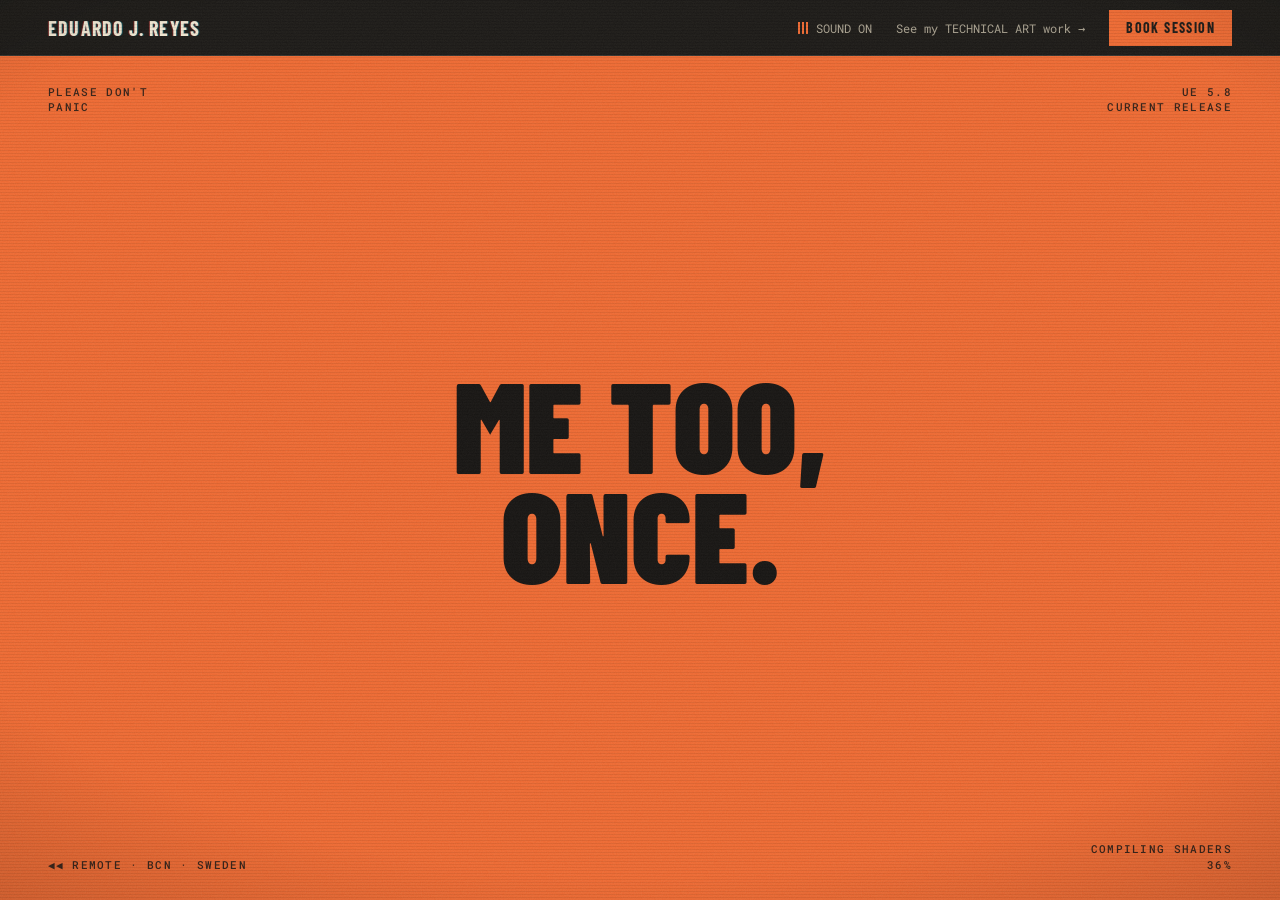
==== commit c8139f84: "Professor: module images, booking video background, no review avatar - Curriculum tiles show each mo" ====
--- a/professor/index.html
+++ b/professor/index.html
@@ -148,15 +148,15 @@
         <div class="backdrop band" aria-hidden="true"><img src="assets/teach-1.jpg" alt=""></div>
         <h2 class="sec-title ca" id="cur-t">What we <em>cover</em></h2>
         <div class="tiles" role="list">
-          <a class="tile" role="listitem" href="#module-blueprints" data-item="0"><span class="tile-img" aria-hidden="true"></span><span class="tile-id">MOD_01</span><span class="tile-name">Blueprints</span><span class="tile-lv">Beginner</span></a>
-          <a class="tile" role="listitem" href="#module-materials" data-item="1"><span class="tile-img" aria-hidden="true"></span><span class="tile-id">MOD_02</span><span class="tile-name">Materials &amp; HLSL</span><span class="tile-lv">Intermediate</span></a>
-          <a class="tile" role="listitem" href="#module-pcg" data-item="2"><span class="tile-img" aria-hidden="true"></span><span class="tile-id">MOD_03</span><span class="tile-name">PCG</span><span class="tile-lv">Advanced</span></a>
-          <a class="tile" role="listitem" href="#module-optimization" data-item="3"><span class="tile-img" aria-hidden="true"></span><span class="tile-id">MOD_04</span><span class="tile-name">Optimization</span><span class="tile-lv">Intermediate</span></a>
-          <a class="tile" role="listitem" href="#module-procedural" data-item="4"><span class="tile-img" aria-hidden="true"></span><span class="tile-id">MOD_05</span><span class="tile-name">Procedural Modeling</span><span class="tile-lv">Advanced</span></a>
-          <a class="tile" role="listitem" href="#module-unity" data-item="5"><span class="tile-img" aria-hidden="true"></span><span class="tile-id">MOD_06</span><span class="tile-name">Development in Unity</span><span class="tile-lv">Beginner</span></a>
-          <a class="tile" role="listitem" href="#module-pipeline" data-item="6"><span class="tile-img" aria-hidden="true"></span><span class="tile-id">MOD_07</span><span class="tile-name">Pipeline tools</span><span class="tile-lv">Advanced</span></a>
-          <a class="tile" role="listitem" href="#module-gamedesign" data-item="7"><span class="tile-img" aria-hidden="true"></span><span class="tile-id">MOD_08</span><span class="tile-name">Game Design</span><span class="tile-lv">Beginner</span></a>
-          <a class="tile" role="listitem" href="#module-leveldesign" data-item="8"><span class="tile-img" aria-hidden="true"></span><span class="tile-id">MOD_09</span><span class="tile-name">Level Design</span><span class="tile-lv">Beginner</span></a>
+          <a class="tile" role="listitem" href="#module-blueprints" data-item="0"><span class="tile-img" style="background-image:url(assets/module-blueprints.jpg)" aria-hidden="true"></span><span class="tile-id">MOD_01</span><span class="tile-name">Blueprints</span><span class="tile-lv">Beginner</span></a>
+          <a class="tile" role="listitem" href="#module-materials" data-item="1"><span class="tile-img" style="background-image:url(assets/module-materials.jpg)" aria-hidden="true"></span><span class="tile-id">MOD_02</span><span class="tile-name">Materials &amp; HLSL</span><span class="tile-lv">Intermediate</span></a>
+          <a class="tile" role="listitem" href="#module-pcg" data-item="2"><span class="tile-img" style="background-image:url(assets/module-pcg.jpg)" aria-hidden="true"></span><span class="tile-id">MOD_03</span><span class="tile-name">PCG</span><span class="tile-lv">Advanced</span></a>
+          <a class="tile" role="listitem" href="#module-optimization" data-item="3"><span class="tile-img" style="background-image:url(assets/module-optimization.jpg)" aria-hidden="true"></span><span class="tile-id">MOD_04</span><span class="tile-name">Optimization</span><span class="tile-lv">Intermediate</span></a>
+          <a class="tile" role="listitem" href="#module-procedural" data-item="4"><span class="tile-img" style="background-image:url(assets/module-procedural.jpg)" aria-hidden="true"></span><span class="tile-id">MOD_05</span><span class="tile-name">Procedural Modeling</span><span class="tile-lv">Advanced</span></a>
+          <a class="tile" role="listitem" href="#module-unity" data-item="5"><span class="tile-img" style="background-image:url(assets/module-unity.jpg)" aria-hidden="true"></span><span class="tile-id">MOD_06</span><span class="tile-name">Development in Unity</span><span class="tile-lv">Beginner</span></a>
+          <a class="tile" role="listitem" href="#module-pipeline" data-item="6"><span class="tile-img" style="background-image:url(assets/module-pipeline.jpg)" aria-hidden="true"></span><span class="tile-id">MOD_07</span><span class="tile-name">Pipeline tools</span><span class="tile-lv">Advanced</span></a>
+          <a class="tile" role="listitem" href="#module-gamedesign" data-item="7"><span class="tile-img" style="background-image:url(assets/module-gamedesign.jpg)" aria-hidden="true"></span><span class="tile-id">MOD_08</span><span class="tile-name">Game Design</span><span class="tile-lv">Beginner</span></a>
+          <a class="tile" role="listitem" href="#module-leveldesign" data-item="8"><span class="tile-img" style="background-image:url(assets/module-leveldesign.jpg)" aria-hidden="true"></span><span class="tile-id">MOD_09</span><span class="tile-name">Level Design</span><span class="tile-lv">Beginner</span></a>
         </div>
       </div>
       <div class="right grid-panel">
@@ -209,7 +209,6 @@
           <blockquote id="rvQ" lang="en">"What I value most about his teaching is the quality of his feedback. He genuinely wants his students to grow and do their best. Even when we ask him for feedback on our personal projects, he is always happy to help."</blockquote>
         </div>
         <div class="review-row">
-          <span class="avatar" aria-hidden="true"><svg viewBox="0 0 56 56" aria-hidden="true"><circle cx="28" cy="28" r="28" fill="#4a4641"/><circle cx="28" cy="22" r="10" fill="#8f8a82"/><path d="M9 49c3-10 10-14 19-14s16 4 19 14a28 28 0 0 1-38 0z" fill="#8f8a82"/></svg></span>
           <figcaption><span class="who" id="rvWho">Naji Swabri</span><span class="role" id="rvRole">Animation &amp; VFX Student</span><a class="now" id="rvNow" href="https://www.linkedin.com/in/naji-swabri-274b98386/" target="_blank" rel="noopener">LinkedIn &#8599;</a></figcaption>
           <div class="review-nav"><span class="rv-count" id="rvCount">1 / 17</span><button type="button" id="rvPrev" aria-label="Previous review">&#8249;</button><button type="button" id="rvNext" aria-label="Next review">&#8250;</button></div>
         </div>
@@ -261,7 +260,7 @@
 <!-- ===================== BOOKING (overlay, three audiences) ===================== -->
 <div class="book" id="book" role="dialog" aria-modal="true" aria-labelledby="bookTitle" hidden>
   <div class="book-left">
-    <div class="backdrop" aria-hidden="true"><img id="bookImg" src="assets/render-01.jpg" alt=""></div>
+    <div class="backdrop book-video" aria-hidden="true"><img id="bookImg" src="assets/render-01.jpg" alt=""><iframe id="bookVideo" title="" tabindex="-1" allow="autoplay; fullscreen; picture-in-picture" referrerpolicy="strict-origin-when-cross-origin"></iframe></div>
     <button type="button" class="back" id="bookClose">&#8592; Back</button>
     <h2 class="book-title ca" id="bookTitle" tabindex="-1"></h2>
     <p class="book-text" id="bookText"></p>
--- a/professor/css/style.css
+++ b/professor/css/style.css
@@ -93,6 +93,10 @@
 .backdrop img { width: 100%; height: 100%; object-fit: cover; opacity: .42; }
 .backdrop::after { content: ''; position: absolute; inset: 0; background: linear-gradient(180deg, rgba(31,29,26,.45) 0%, rgba(31,29,26,.88) 65%, var(--bg) 100%); }
 .backdrop.band { inset: 0 0 auto 0; height: 170px; }
+/* booking screens: 10s Vimeo loop as background, cropped to cover like an image */
+.book-video { container-type: size; }
+.book-video iframe { position: absolute; top: 50%; left: 50%; width: max(100cqw, 177.78cqh); height: max(100cqh, 56.25cqw); transform: translate(-50%, -50%); border: 0; pointer-events: none; opacity: 0; transition: opacity 1s ease; }
+.book-video iframe.ready { opacity: .5; }
 
 /* split chapters (Formats, Curriculum, FAQ) */
 .ch-split .stage { display: grid; }
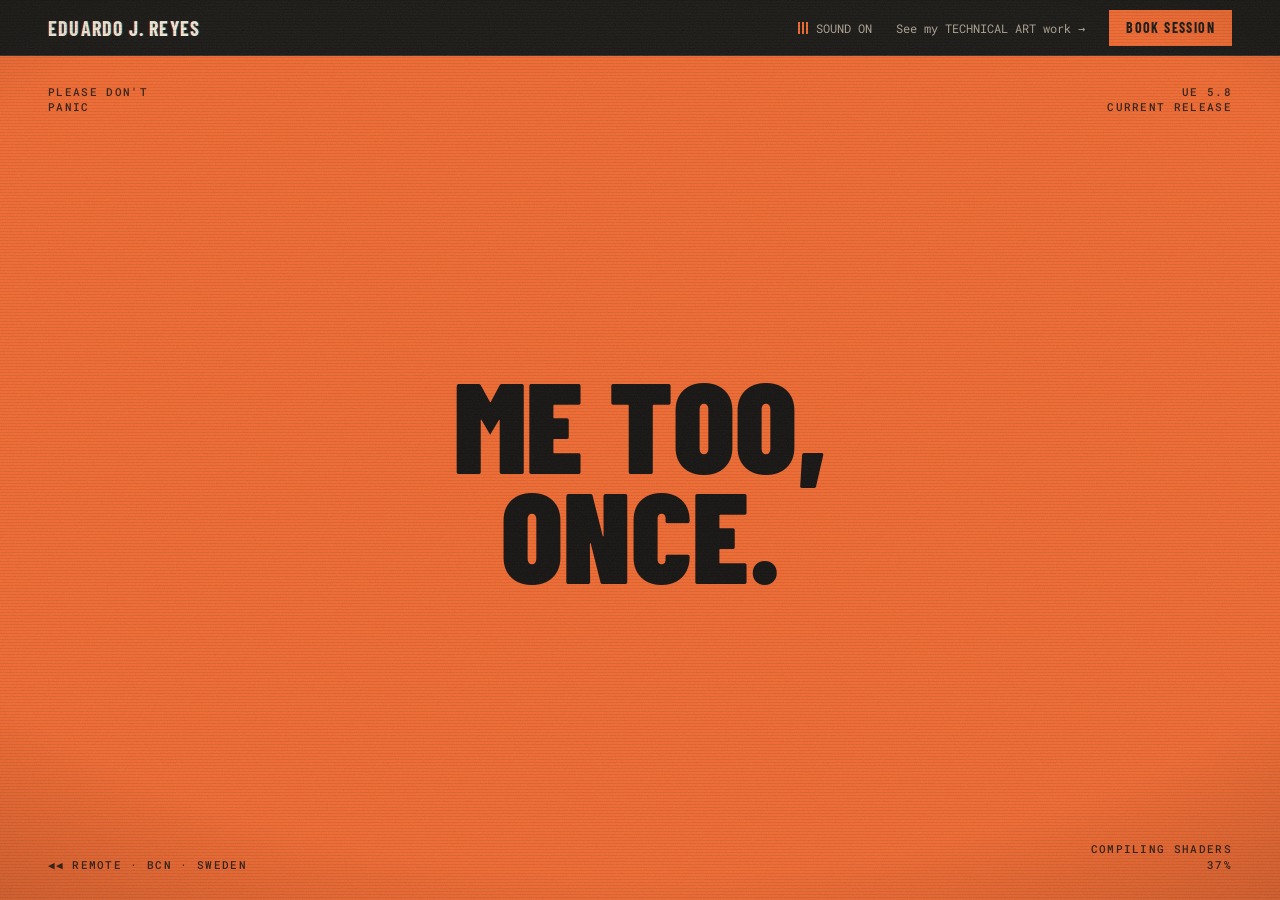
==== commit 14728e7c: "Professor: student showreel plays before the student images - Loads with the page, plays only while " ====
--- a/professor/index.html
+++ b/professor/index.html
@@ -188,6 +188,7 @@
   <section class="chapter ch-students" data-chapter="students" style="--steps:1" aria-labelledby="stu-t">
     <div class="stage">
       <div class="work" aria-roledescription="carousel" aria-label="Student work">
+        <div class="work-reel" id="workReel"><iframe id="reelFrame" title="Student showreel" tabindex="-1" allow="autoplay; fullscreen; picture-in-picture" referrerpolicy="strict-origin-when-cross-origin"></iframe></div>
         <div class="work-slide is-on" data-who="Clara Molina" data-what="Corridor"><img src="assets/student-clara-molina-corridor-1.jpg" alt="Corridor scene by Clara Molina, made in Unreal Engine 5" ></div>
         <div class="work-slide" data-who="Idaira Peña" data-what="Landscape"><img src="assets/student-idaira-pena-landscape.jpg" alt="Landscape scene by Idaira Peña, made in Unreal Engine 5" ></div>
         <div class="work-slide" data-who="Luna Ghiso" data-what="Corridor"><img src="assets/student-luna-ghiso-corridor.jpg" alt="Corridor scene by Luna Ghiso, made in Unreal Engine 5" loading="lazy"></div>
--- a/professor/css/style.css
+++ b/professor/css/style.css
@@ -208,6 +208,13 @@
 .work { position: absolute; inset: 0; background: repeating-linear-gradient(135deg, var(--surface) 0 10px, var(--surface2) 10px 20px); }
 .work-slide { position: absolute; inset: 0; display: flex; align-items: center; justify-content: center; opacity: 0; transition: opacity .8s ease; background: inherit; }
 .work-slide.is-on { opacity: 1; }
+/* student showreel: plays over the images the first time Students is on screen, then fades away */
+.work-reel { position: absolute; inset: 0; z-index: 2; container-type: size; overflow: hidden; background: var(--ink); transition: opacity .9s ease; }
+.work-reel iframe { position: absolute; top: 50%; left: 50%; width: max(100cqw, 177.78cqh); height: max(100cqh, 56.25cqw); transform: translate(-50%, -50%); border: 0; pointer-events: none; opacity: 0; transition: opacity .6s ease; }
+.work-reel.playing iframe { opacity: 1; }
+.work-reel.done { opacity: 0; pointer-events: none; }
+.ch-students.reel-on .work-cap { opacity: 0; }
+.work-cap { transition: opacity .6s ease; }
 .work-slide span { font: 400 13px var(--mono); color: var(--muted); }
 .work-slide img { width: 100%; height: 100%; object-fit: cover; display: block; transform: scale(1.04); transition: transform 7s linear; }
 .work-slide.is-on img { transform: scale(1); }
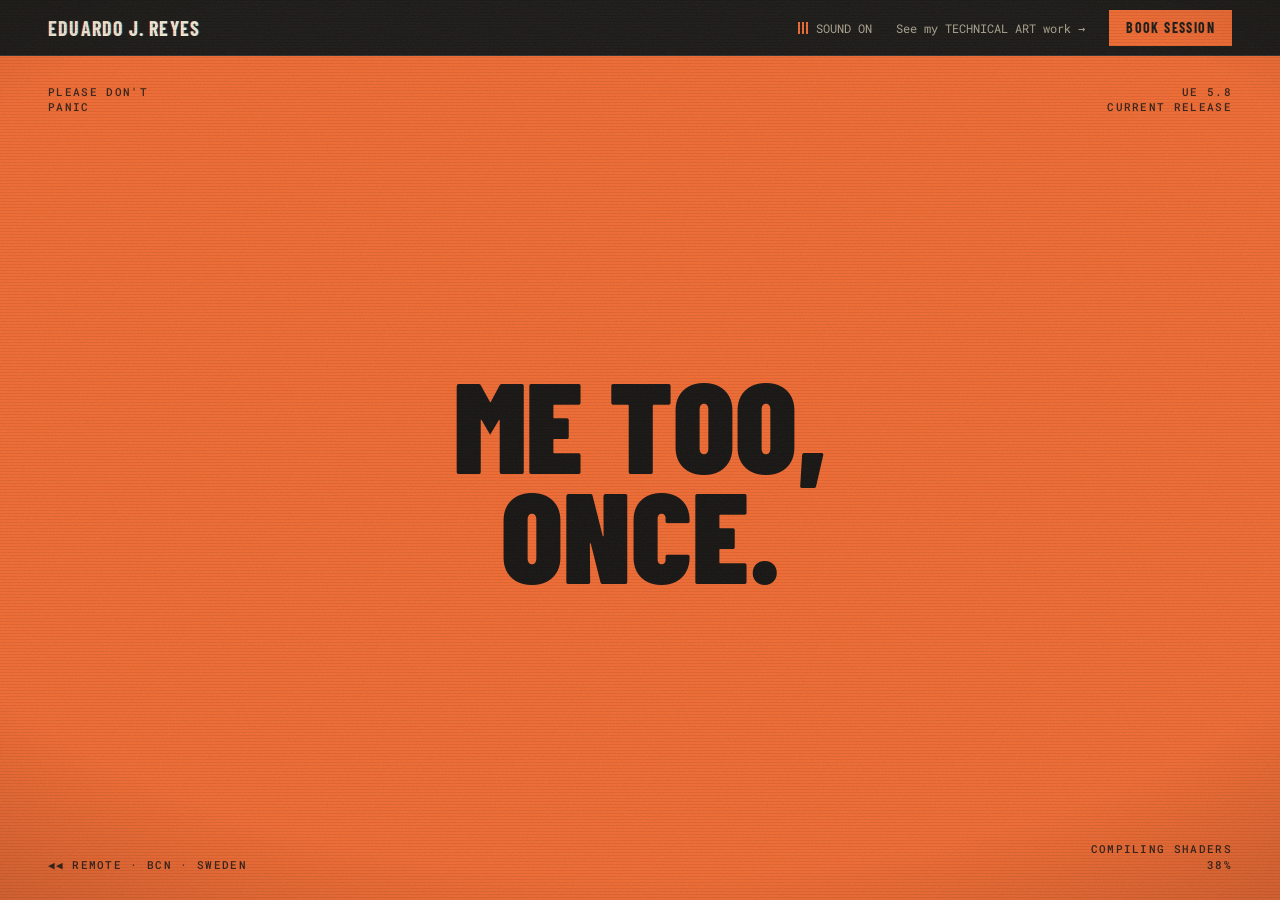
==== commit 3a891fb0: "Professor: fix reel slide after cache mix, caption for the reel - Version the CSS and JS links so br" ====
--- a/professor/index.html
+++ b/professor/index.html
@@ -21,7 +21,7 @@
 <meta name="description" content="Unreal Engine 5 classes, studio training and university seminars by Eduardo J. Reyes, Epic Games Authorized Instructor. Remote, Barcelona and Sweden.">
 <link rel="preconnect" href="https://fonts.googleapis.com">
 <link rel="stylesheet" href="https://fonts.googleapis.com/css2?family=Barlow+Condensed:wght@500;700;900&family=Inter:wght@400;500;600&family=Roboto+Mono:wght@400;500&display=swap">
-<link rel="stylesheet" href="css/style.css">
+<link rel="stylesheet" href="css/style.css?v=47f29b1">
 </head>
 <body>
 <a class="skip" href="#start">Skip to content</a>
@@ -188,8 +188,8 @@
   <section class="chapter ch-students" data-chapter="students" style="--steps:1" aria-labelledby="stu-t">
     <div class="stage">
       <div class="work" aria-roledescription="carousel" aria-label="Student work">
-        <div class="work-reel" id="workReel"><iframe id="reelFrame" title="Student showreel" tabindex="-1" allow="autoplay; fullscreen; picture-in-picture" referrerpolicy="strict-origin-when-cross-origin"></iframe></div>
-        <div class="work-slide is-on" data-who="Clara Molina" data-what="Corridor"><img src="assets/student-clara-molina-corridor-1.jpg" alt="Corridor scene by Clara Molina, made in Unreal Engine 5" ></div>
+        <div class="work-slide work-video is-on" data-who="1C Students from La Salle" data-what="Showreel"><iframe id="reelFrame" title="Student showreel" tabindex="-1" allow="autoplay; fullscreen; picture-in-picture" referrerpolicy="strict-origin-when-cross-origin"></iframe></div>
+        <div class="work-slide" data-who="Clara Molina" data-what="Corridor"><img src="assets/student-clara-molina-corridor-1.jpg" alt="Corridor scene by Clara Molina, made in Unreal Engine 5" ></div>
         <div class="work-slide" data-who="Idaira Peña" data-what="Landscape"><img src="assets/student-idaira-pena-landscape.jpg" alt="Landscape scene by Idaira Peña, made in Unreal Engine 5" ></div>
         <div class="work-slide" data-who="Luna Ghiso" data-what="Corridor"><img src="assets/student-luna-ghiso-corridor.jpg" alt="Corridor scene by Luna Ghiso, made in Unreal Engine 5" loading="lazy"></div>
         <div class="work-slide" data-who="Roberto Berberia" data-what="Landscape"><img src="assets/student-roberto-berberia-landscape.jpg" alt="Landscape scene by Roberto Berberia, made in Unreal Engine 5" loading="lazy"></div>
@@ -204,7 +204,7 @@
       </div>
       <h2 class="sec-title ca stu-title" id="stu-t">Made by <em>my students</em></h2>
       <div class="dots" id="workDots"></div>
-      <p class="work-cap" id="workCap" aria-live="polite">Made by <span id="workWho">Clara Molina</span></p>
+      <p class="work-cap" id="workCap" aria-live="polite">Made by <span id="workWho">1C Students from La Salle</span></p>
       <figure class="review" aria-roledescription="carousel" aria-label="What students say">
         <div class="review-body" id="reviewBody">
           <blockquote id="rvQ" lang="en">"What I value most about his teaching is the quality of his feedback. He genuinely wants his students to grow and do their best. Even when we ask him for feedback on our personal projects, he is always happy to help."</blockquote>
@@ -273,6 +273,6 @@
   </div>
 </div>
 
-<script src="js/main.js"></script>
+<script src="js/main.js?v=47f29b1"></script>
 </body>
 </html>
--- a/professor/css/style.css
+++ b/professor/css/style.css
@@ -208,13 +208,10 @@
 .work { position: absolute; inset: 0; background: repeating-linear-gradient(135deg, var(--surface) 0 10px, var(--surface2) 10px 20px); }
 .work-slide { position: absolute; inset: 0; display: flex; align-items: center; justify-content: center; opacity: 0; transition: opacity .8s ease; background: inherit; }
 .work-slide.is-on { opacity: 1; }
-/* student showreel: plays over the images the first time Students is on screen, then fades away */
-.work-reel { position: absolute; inset: 0; z-index: 2; container-type: size; overflow: hidden; background: var(--ink); transition: opacity .9s ease; }
-.work-reel iframe { position: absolute; top: 50%; left: 50%; width: max(100cqw, 177.78cqh); height: max(100cqh, 56.25cqw); transform: translate(-50%, -50%); border: 0; pointer-events: none; opacity: 0; transition: opacity .6s ease; }
-.work-reel.playing iframe { opacity: 1; }
-.work-reel.done { opacity: 0; pointer-events: none; }
-.ch-students.reel-on .work-cap { opacity: 0; }
-.work-cap { transition: opacity .6s ease; }
+.work-video { container-type: size; overflow: hidden; background: var(--ink); }
+/* the reel has black bars baked in (picture about 2.23:1 inside a 16:9 frame), so it is cropped past them */
+.work-video iframe { position: absolute; top: 50%; left: 50%; width: max(100cqw, 223cqh); height: max(56.25cqw, 125.4cqh); transform: translate(-50%, -50%); border: 0; pointer-events: none; opacity: 0; transition: opacity .6s ease; }
+.work-video.playing iframe { opacity: 1; }
 .work-slide span { font: 400 13px var(--mono); color: var(--muted); }
 .work-slide img { width: 100%; height: 100%; object-fit: cover; display: block; transform: scale(1.04); transition: transform 7s linear; }
 .work-slide.is-on img { transform: scale(1); }
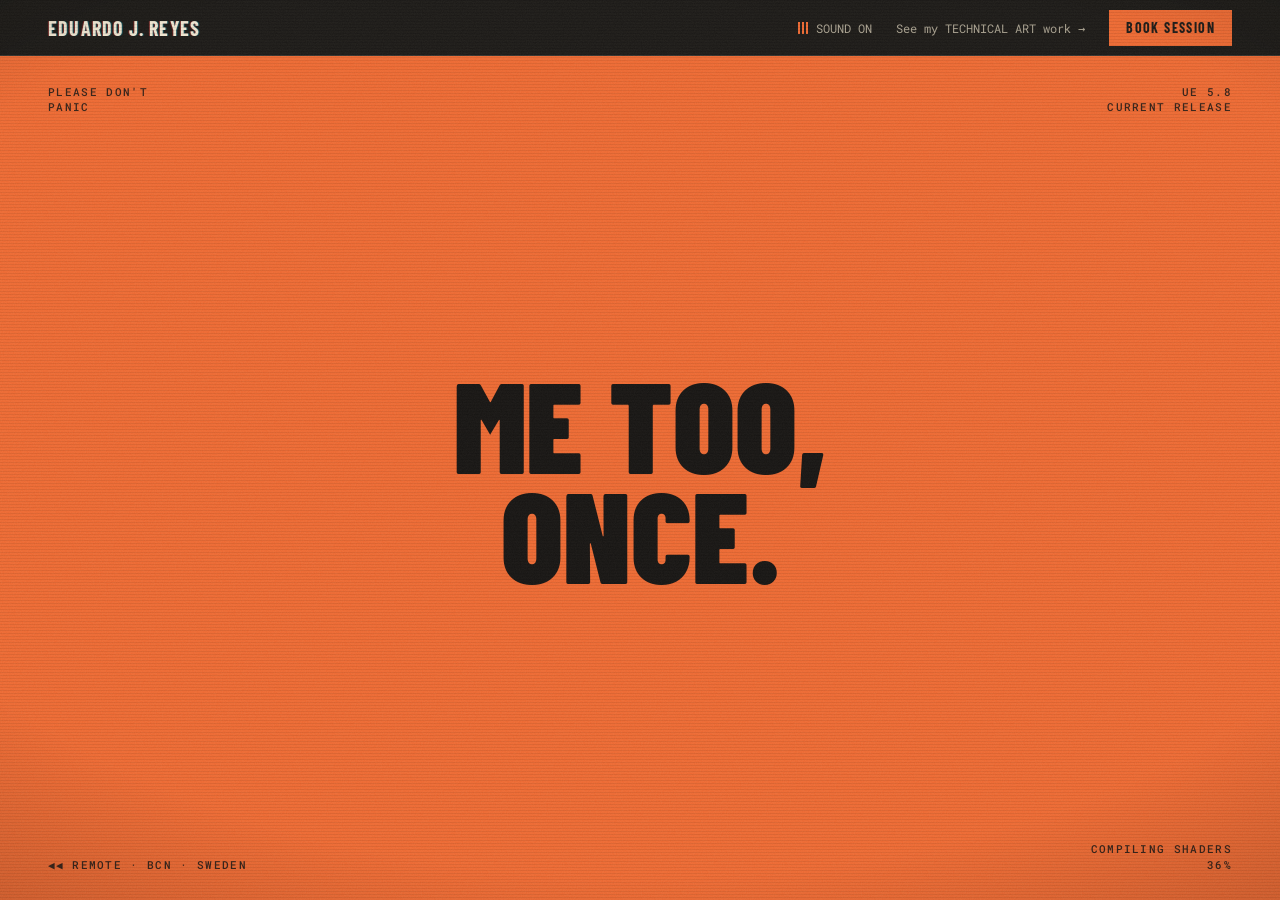
==== commit 04051952: "Professor: headline 'Lost in Game Development?' and project-first subline - Intro and Start headline" ====
--- a/professor/index.html
+++ b/professor/index.html
@@ -21,7 +21,7 @@
 <meta name="description" content="Unreal Engine 5 classes, studio training and university seminars by Eduardo J. Reyes, Epic Games Authorized Instructor. Remote, Barcelona and Sweden.">
 <link rel="preconnect" href="https://fonts.googleapis.com">
 <link rel="stylesheet" href="https://fonts.googleapis.com/css2?family=Barlow+Condensed:wght@500;700;900&family=Inter:wght@400;500;600&family=Roboto+Mono:wght@400;500&display=swap">
-<link rel="stylesheet" href="css/style.css?v=47f29b1">
+<link rel="stylesheet" href="css/style.css?v=gd1">
 </head>
 <body>
 <a class="skip" href="#start">Skip to content</a>
@@ -60,20 +60,22 @@
     <div class="stage">
       <div class="hero-photos" aria-roledescription="carousel" aria-label="Eduardo teaching">
         <img class="is-on" src="assets/teach-2.jpg" alt="Eduardo helping students at their computers during a class" style="object-position:100% 50%">
+        <img src="assets/teach-6.jpg" alt="Eduardo giving a talk about portfolios at Cotxeres de Sants, Barcelona" style="object-position:0% 62%">
         <img src="assets/teach-3.jpg" alt="Eduardo reviewing a student's project in class" style="object-position:92% 50%">
         <img src="assets/teach-4.jpg" alt="Eduardo with a training group in Barcelona" style="object-position:50% 50%">
         <img src="assets/teach-5.jpg" alt="Eduardo with a class of students on campus" style="object-position:100% 45%">
+        <img src="assets/teach-7.jpg" alt="Eduardo speaking to a full room at Cotxeres de Sants, Barcelona" style="object-position:0% 40%">
         <img src="assets/teach-1.jpg" alt="Eduardo with students at the Arts Digitals Game Jam" style="object-position:73% 50%">
         <div class="fade-r" aria-hidden="true"></div>
         <div class="fade-b" aria-hidden="true"></div>
       </div>
       <div class="hero-text">
         <h1 class="hero-title ca">
-          <span class="ln"><span>Lost in Unreal Engine?</span></span>
+          <span class="ln"><span>Lost in Game Development?</span></span>
           <span class="ln s"><span>Me too, once.</span></span>
           <span class="ln o"><span>Let's fix that.</span></span>
         </h1>
-        <p class="hero-bio rise">Hello! I teach Unreal Engine 5 to students, studio teams and university programmes, from private classes to seminars across Europe. <strong>5 years in Unreal, more than 400 graduated students.</strong></p>
+        <p class="hero-bio rise">Your game, your scene, your portfolio piece. I help you finish it, and you learn Unreal, Unity and game design on the way. <strong>5 years in Unreal, more than 400 graduated students.</strong></p>
         <div class="audience rise">
           <a href="#formats-private">Learning UE5? &#8594;</a>
           <a href="#book-studio">Training a team? &#8594;</a>
@@ -98,7 +100,7 @@
       <div class="left">
         <div class="backdrop" aria-hidden="true"><img src="assets/teach-3.jpg" alt=""></div>
         <h2 class="sec-title ca" id="formats-t">Pick how you<br>want to <em>learn</em></h2>
-        <p class="lede">Same engine, same direct approach. Only the size of the room changes.</p>
+        <p class="lede">Same direct approach. Only the size of the room changes.</p>
         <div class="pick-list" role="list">
           <a class="pick" role="listitem" href="#formats-private" data-item="0"><span class="tag">1:1</span><span class="pick-body"><span class="pick-name">Private classes</span><span class="pick-line">For students, career changers and artists</span></span><span class="chev" aria-hidden="true">&#8250;</span></a>
           <a class="pick" role="listitem" href="#formats-studio" data-item="1"><span class="tag">Teams</span><span class="pick-body"><span class="pick-name">Studio training</span><span class="pick-line">Official Unreal training for studio teams</span></span><span class="chev" aria-hidden="true">&#8250;</span></a>
@@ -273,6 +275,6 @@
   </div>
 </div>
 
-<script src="js/main.js?v=47f29b1"></script>
+<script src="js/main.js?v=gd1"></script>
 </body>
 </html>
--- a/professor/css/style.css
+++ b/professor/css/style.css
@@ -365,6 +365,7 @@
 .intro.done { clip-path: inset(0 0 100% 0); }
 .intro-word { font: 900 clamp(30px, 10vw, 180px)/.86 var(--display); text-transform: uppercase; text-align: center; animation: caJit .16s steps(2) infinite; }
 .intro-word .w { display: block; white-space: nowrap; }
+.intro-word.long { font-size: clamp(26px, 7.4vw, 134px); } /* 'Game Development?' has to fit on a phone */
 .intro-word .w2 { color: var(--cream); }
 .intro.flip .intro-word .w2 { color: var(--ink); }
 .intro-word .ch { display: inline-block; transform-origin: 50% 100%; animation: chIn .44s cubic-bezier(.2,.9,.25,1.25) both; animation-delay: calc(var(--d) * 26ms); }
